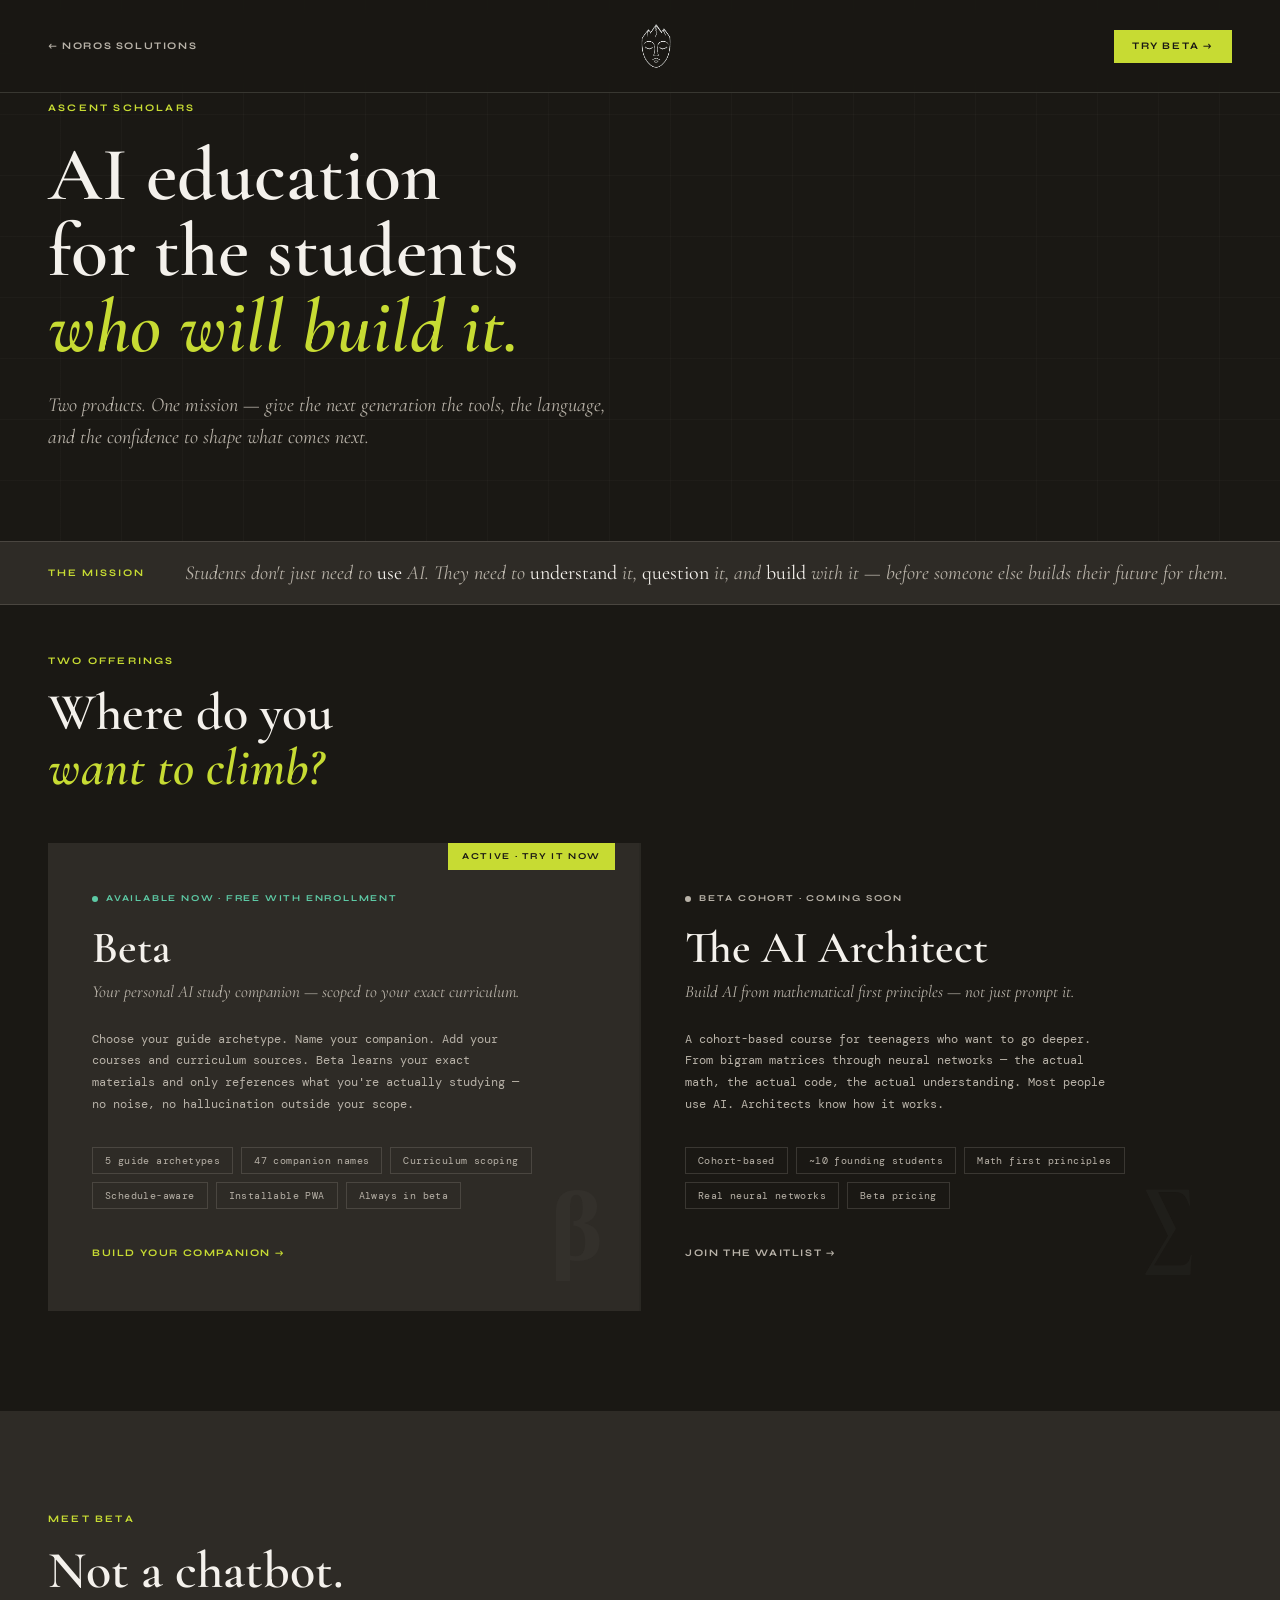
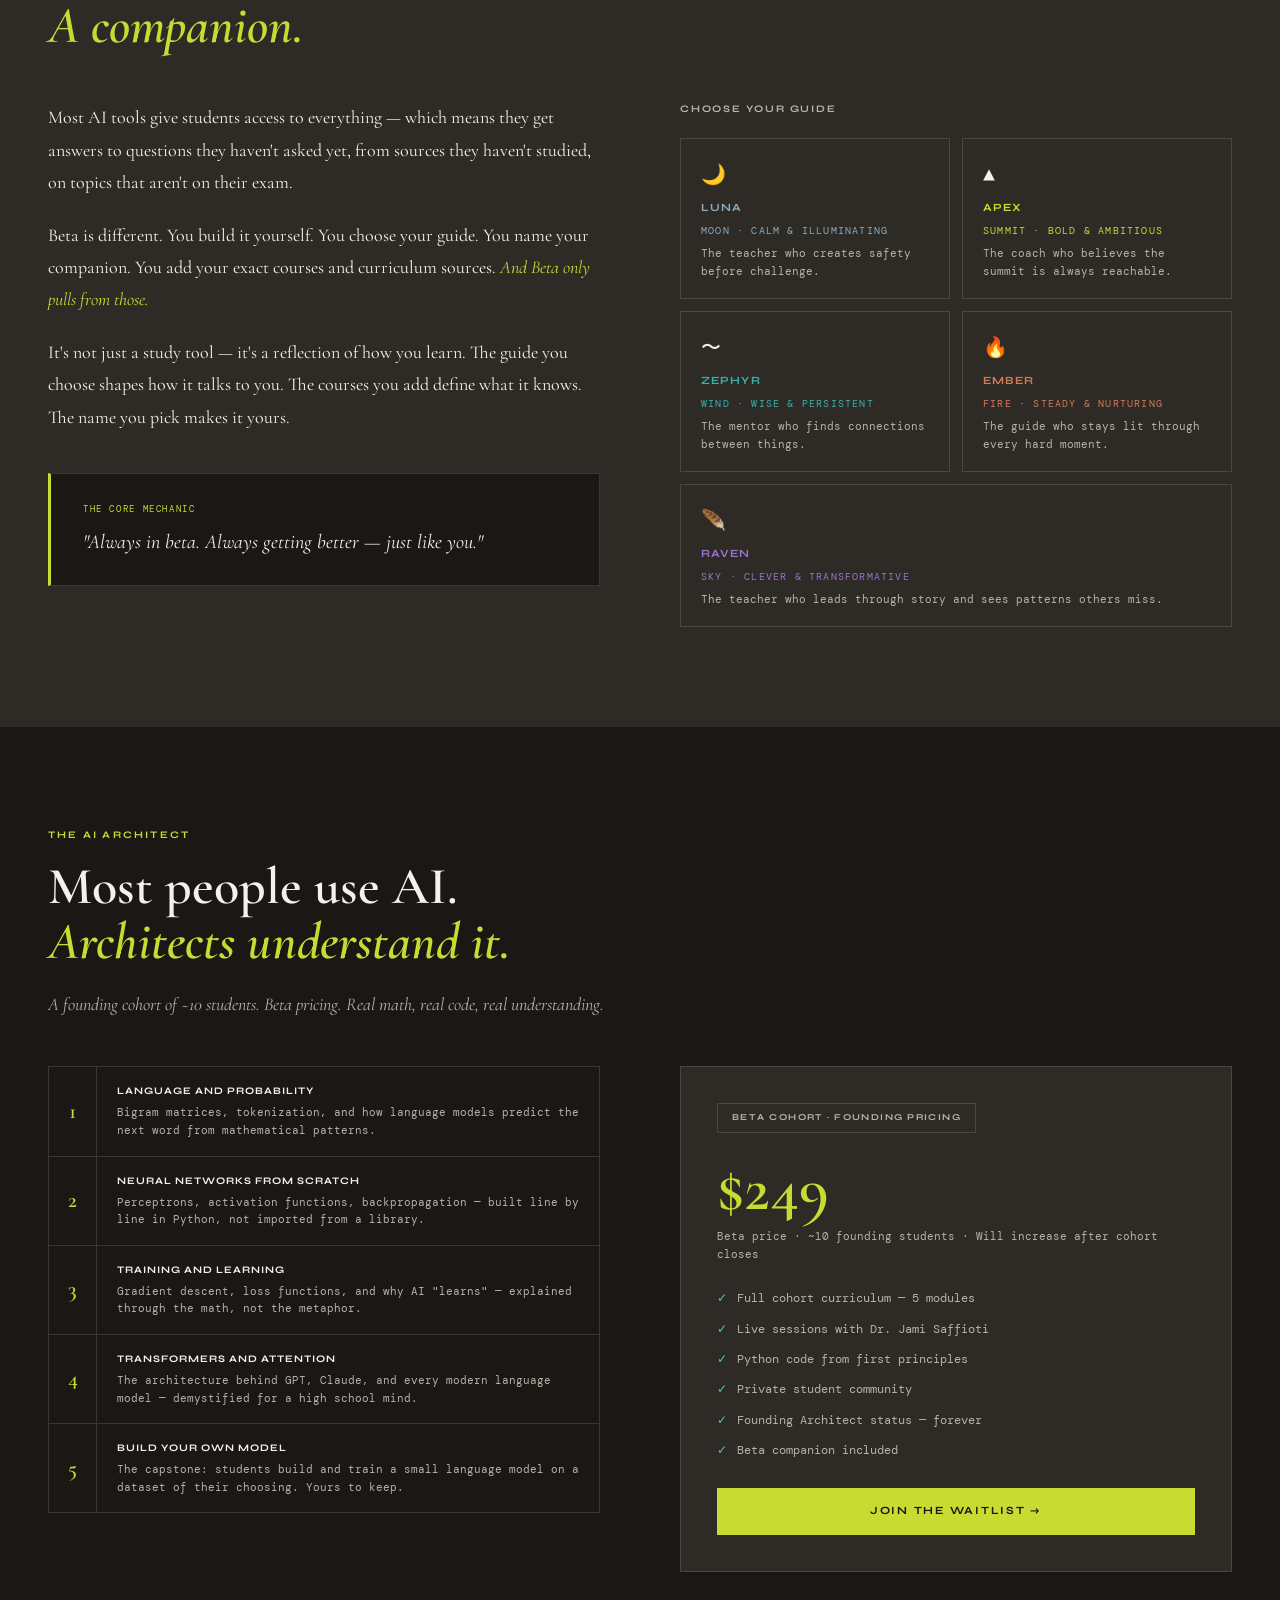
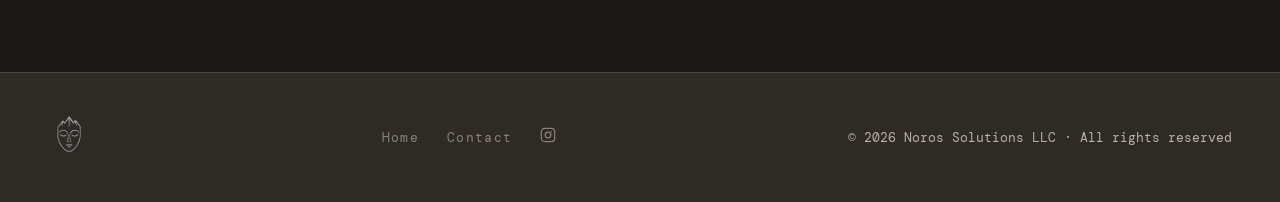
==== ascent-scholars.html @ 43e37bea "Unify header logo size via --logo-nav-height - Measured rendered logo on ascent-scholars and basecam" ====
<!DOCTYPE html>
<html lang="en">
<head>
<meta charset="UTF-8">
<meta name="viewport" content="width=device-width, initial-scale=1.0">
<meta name="description" content="Ascent Scholars — AI education for the next generation. Beta study companion and The AI Architect course. By Noros Solutions.">
<title>Ascent Scholars · Noros Solutions</title>
<link href="https://fonts.googleapis.com/css2?family=Cormorant+Garamond:ital,wght@0,400;0,600;1,400;1,600&family=DM+Mono:wght@400;500&family=Syne:wght@400;700;800&display=swap" rel="stylesheet">
<link rel="stylesheet" href="tokens.css">
<style>
  :root {
    --accent: var(--ascent-text); --accent-fill: var(--ascent-fill); --on-accent: var(--ascent-ink);
  }
  *, *::before, *::after { box-sizing: border-box; margin: 0; padding: 0; }
  html { scroll-behavior: smooth; }
  body { background: var(--bg); color: var(--text-primary); font-family: 'DM Mono', monospace; font-size: 13px; line-height: 1.7; overflow-x: hidden; }

  /* ── NAV ── */
  nav {
    position: fixed; top: 0; left: 0; right: 0; z-index: 100;
    display: flex; justify-content: space-between; align-items: center;
    padding: 20px 48px; background: rgba(26,24,20,0.92);
    backdrop-filter: blur(12px); border-bottom: var(--rule);
    transition: padding 0.3s;
  }
  nav.scrolled { padding: 14px 48px; }
  .nav-logo img { height: var(--logo-nav-height); width: auto; display: block; }
  .nav-back { font-family: 'Syne', sans-serif; font-size: 10px; font-weight: 700; letter-spacing: 0.16em; text-transform: uppercase; color: var(--text-secondary); text-decoration: none; display: flex; align-items: center; gap: 8px; transition: color 0.2s; }
  .nav-back:hover { color: var(--text-primary); }
  .nav-cta { font-family: 'Syne', sans-serif; font-size: 10px; font-weight: 700; letter-spacing: 0.16em; text-transform: uppercase; color: var(--on-accent); background: var(--accent-fill); padding: 8px 18px; text-decoration: none; transition: opacity 0.2s; }
  .nav-cta:hover { opacity: 0.85; }

  /* ── HERO ── */
  #hero {
    min-height: 60vh; display: flex; flex-direction: column;
    justify-content: flex-start; padding: 100px 48px 48px;
    position: relative; overflow: hidden;
  }
  .hero-texture {
    position: absolute; inset: 0; z-index: 1;
    background-image:
      repeating-linear-gradient(0deg, transparent, transparent 60px, rgba(184,178,168,0.03) 60px, rgba(184,178,168,0.03) 61px),
      repeating-linear-gradient(90deg, transparent, transparent 60px, rgba(184,178,168,0.03) 60px, rgba(184,178,168,0.03) 61px);
  }
  .hero-content { position: relative; z-index: 3; max-width: 820px; animation: fadeUp 1s ease both; }
  @keyframes fadeUp { from{opacity:0;transform:translateY(20px);} to{opacity:1;transform:translateY(0);} }
  .hero-eyebrow { font-family: 'Syne', sans-serif; font-size: 10px; font-weight: 700; letter-spacing: 0.22em; text-transform: uppercase; color: var(--accent); margin-bottom: 20px; animation: fadeUp 1s 0.1s ease both; }
  .hero-headline { font-family: 'Cormorant Garamond', serif; font-size: clamp(40px, 6.5vw, 76px); font-weight: 600; line-height: 1.0; color: var(--text-primary); margin-bottom: 24px; animation: fadeUp 1s 0.2s ease both; }
  .hero-headline em { font-style: italic; color: var(--accent); }
  .hero-sub { font-family: 'Cormorant Garamond', serif; font-size: clamp(16px, 2.2vw, 20px); font-style: italic; color: var(--text-secondary); max-width: 560px; line-height: 1.6; margin-bottom: 40px; animation: fadeUp 1s 0.3s ease both; }

  /* ── SECTIONS ── */
  .section { padding: 100px 48px; }
  .section-eyebrow { font-family: 'Syne', sans-serif; font-size: 10px; font-weight: 700; letter-spacing: 0.22em; text-transform: uppercase; color: var(--accent); margin-bottom: 16px; }
  .section-title { font-family: 'Cormorant Garamond', serif; font-size: clamp(32px, 4.5vw, 52px); font-weight: 600; line-height: 1.05; color: var(--text-primary); margin-bottom: 20px; }
  .section-title em { font-style: italic; color: var(--accent); }
  .section-sub { font-family: 'Cormorant Garamond', serif; font-size: 18px; font-style: italic; color: var(--text-secondary); line-height: 1.6; max-width: 560px; }

  /* ── TAGLINE BAR ── */
  .tagline-bar { background: var(--surface); border-top: var(--rule); border-bottom: var(--rule); padding: 16px 48px; display: flex; align-items: center; gap: 40px; flex-wrap: wrap; }
  .tagline-label { font-family: 'Syne', sans-serif; font-size: 10px; font-weight: 700; letter-spacing: 0.2em; text-transform: uppercase; color: var(--accent); white-space: nowrap; }
  .tagline-text { font-family: 'Cormorant Garamond', serif; font-size: 20px; font-style: italic; color: var(--text-secondary); line-height: 1.5; }
  .tagline-text strong { color: var(--text-primary); font-style: normal; font-weight: 400; }

  /* ── PRODUCTS ── */
  #products { background: var(--bg); padding-top: 48px; }
  .products-grid { display: grid; grid-template-columns: 1fr 1fr; gap: 2px; background: rgba(184,178,168,0.1); margin-top: 48px; }
  .product-card { background: var(--bg); padding: 48px 44px; position: relative; overflow: hidden; text-decoration: none; color: inherit; display: block; transition: background 0.3s; }
  .product-card:hover { background: var(--surface); }
  .product-card.featured { background: var(--surface); }
  .product-card.featured:hover { background: #363228; }
  .product-badge { font-family: 'Syne', sans-serif; font-size: 9px; font-weight: 700; letter-spacing: 0.2em; text-transform: uppercase; margin-bottom: 20px; display: flex; align-items: center; gap: 8px; }
  .badge-dot { width: 6px; height: 6px; border-radius: 50%; flex-shrink: 0; }
  .badge-dot.active { background: #5DCAA5; }
  .badge-dot.soon { background: var(--text-secondary); }
  .badge-active { color: #5DCAA5; }
  .badge-soon { color: var(--text-secondary); }
  .product-name { font-family: 'Cormorant Garamond', serif; font-size: clamp(32px, 3.5vw, 48px); font-weight: 600; line-height: 1.0; color: var(--text-primary); margin-bottom: 8px; }
  .product-tagline { font-family: 'Cormorant Garamond', serif; font-style: italic; font-size: 17px; color: var(--text-secondary); margin-bottom: 24px; line-height: 1.5; }
  .product-desc { font-size: 12px; color: var(--text-secondary); line-height: 1.8; max-width: 440px; margin-bottom: 32px; }
  .product-features { display: flex; flex-wrap: wrap; gap: 8px; margin-bottom: 32px; }
  .product-feature { font-size: 10px; color: var(--text-secondary); border: 1px solid rgba(184,178,168,0.2); padding: 4px 12px; letter-spacing: 0.04em; }
  .product-link { font-family: 'Syne', sans-serif; font-size: 10px; font-weight: 700; letter-spacing: 0.16em; text-transform: uppercase; color: var(--accent); text-decoration: none; display: inline-flex; align-items: center; gap: 8px; transition: gap 0.2s; }
  .product-card:hover .product-link { gap: 14px; }
  .product-corner-num { position: absolute; bottom: 32px; right: 36px; font-family: 'Cormorant Garamond', serif; font-size: 100px; font-weight: 600; color: rgba(184,178,168,0.04); line-height: 1; pointer-events: none; }
  .featured-flag { position: absolute; top: 0; right: 24px; background: var(--accent-fill); color: var(--on-accent); font-family: 'Syne', sans-serif; font-size: 9px; font-weight: 700; letter-spacing: 0.18em; text-transform: uppercase; padding: 6px 14px; }

  /* ── BETA SECTION ── */
  #beta { background: var(--surface); }
  .beta-grid { display: grid; grid-template-columns: 1fr 1fr; gap: 80px; align-items: start; margin-top: 48px; }
  .beta-story { font-family: 'Cormorant Garamond', serif; font-size: 18px; line-height: 1.8; color: var(--text-primary); }
  .beta-story p { margin-bottom: 20px; }
  .beta-story em { font-style: italic; color: var(--accent); }
  .guides-grid { display: grid; grid-template-columns: 1fr 1fr; gap: 12px; }
  .guide-card { border: var(--rule); padding: 18px 20px; }
  .guide-icon { font-size: 20px; margin-bottom: 8px; }
  .guide-name { font-family: 'Syne', sans-serif; font-size: 11px; font-weight: 700; letter-spacing: 0.1em; text-transform: uppercase; margin-bottom: 4px; }
  .guide-element { font-size: 10px; letter-spacing: 0.12em; text-transform: uppercase; margin-bottom: 6px; }
  .guide-desc { font-size: 11px; color: var(--text-secondary); line-height: 1.6; }
  .guide-card.g-luna .guide-name { color: #8aacc2; }
  .guide-card.g-luna .guide-element { color: #8aacc2; }
  .guide-card.g-apex .guide-name { color: var(--accent); }
  .guide-card.g-apex .guide-element { color: var(--accent); }
  .guide-card.g-zephyr .guide-name { color: #38b2ac; }
  .guide-card.g-zephyr .guide-element { color: #38b2ac; }
  .guide-card.g-ember .guide-name { color: #d4795a; }
  .guide-card.g-ember .guide-element { color: #d4795a; }
  .guide-card.g-raven .guide-name { color: #9b72cf; }
  .guide-card.g-raven .guide-element { color: #9b72cf; }
  .guide-card.g-full { grid-column: 1 / -1; }

  /* ── ALWAYS BETA ── */
  .always-beta-block { background: var(--bg); border: var(--rule); border-left: 3px solid var(--accent-fill); padding: 28px 32px; margin-top: 40px; }
  .always-beta-label { font-size: 9px; letter-spacing: 0.18em; text-transform: uppercase; color: var(--accent); margin-bottom: 10px; }
  .always-beta-text { font-family: 'Cormorant Garamond', serif; font-size: 20px; font-style: italic; color: var(--text-primary); line-height: 1.5; }

  /* ── AI ARCHITECT ── */
  #architect { background: var(--bg); }
  .architect-grid { display: grid; grid-template-columns: 1fr 1fr; gap: 80px; align-items: start; margin-top: 48px; }
  .curriculum-list { border: var(--rule); }
  .curriculum-row { display: grid; grid-template-columns: 48px 1fr; border-bottom: var(--rule); }
  .curriculum-row:last-child { border-bottom: none; }
  .curriculum-num { border-right: var(--rule); display: flex; align-items: center; justify-content: center; font-family: 'Cormorant Garamond', serif; font-size: 22px; font-weight: 600; color: var(--accent); padding: 16px 0; }
  .curriculum-content { padding: 16px 20px; }
  .curriculum-title { font-family: 'Syne', sans-serif; font-size: 10px; font-weight: 700; letter-spacing: 0.1em; text-transform: uppercase; color: var(--text-primary); margin-bottom: 4px; }
  .curriculum-desc { font-size: 11px; color: var(--text-secondary); line-height: 1.6; }
  .price-block { background: var(--surface); border: var(--rule); padding: 36px; margin-top: 0; }
  .price-main { font-family: 'Cormorant Garamond', serif; font-size: 64px; font-weight: 600; color: var(--accent); line-height: 1; margin-bottom: 6px; }
  .price-note { font-size: 11px; color: var(--text-secondary); margin-bottom: 24px; }
  .price-features { margin-bottom: 28px; }
  .price-feature { display: flex; gap: 10px; margin-bottom: 10px; font-size: 12px; color: var(--text-secondary); }
  .price-check { color: #5DCAA5; flex-shrink: 0; }
  .btn-primary { display: block; font-family: 'Syne', sans-serif; font-size: 11px; font-weight: 700; letter-spacing: 0.16em; text-transform: uppercase; background: var(--accent-fill); color: var(--on-accent); padding: 14px 28px; text-decoration: none; text-align: center; transition: opacity 0.2s; border: none; cursor: pointer; width: 100%; }
  .btn-primary:hover { opacity: 0.85; }
  .coming-soon-badge { display: inline-block; font-family: 'Syne', sans-serif; font-size: 9px; font-weight: 700; letter-spacing: 0.16em; text-transform: uppercase; color: var(--text-secondary); border: var(--rule); padding: 6px 14px; margin-bottom: 24px; }

  /* ── REVEAL ── */
  .reveal { opacity: 0; transform: translateY(20px); transition: opacity 0.7s ease, transform 0.7s ease; }
  .reveal.visible { opacity: 1; transform: translateY(0); }
  .reveal-delay-1 { transition-delay: 0.1s; }
  .reveal-delay-2 { transition-delay: 0.2s; }

  /* ── FOOTER ── */
  footer { background: var(--surface); padding: 40px 48px; display: flex; justify-content: space-between; align-items: center; border-top: var(--rule); flex-wrap: wrap; gap: 20px; }
  .footer-logo img { height: 42px; width: auto; }
  .footer-links { display: flex; gap: 28px; list-style: none; flex-wrap: wrap; }
  .footer-links a { font-size: 13px; letter-spacing: 0.1em; color: var(--text-muted); text-decoration: none; transition: color 0.2s; }
  .footer-links a:hover { color: var(--text-secondary); }
  .footer-copy { font-size: 13px; color: var(--text-secondary); }

  @media (max-width: 768px) {
    .nav-links { display: none; }
    .nav-links.open {
      display: flex !important;
      flex-direction: column;
      position: fixed;
      inset: 0;
      background: #1a1814;
      padding: 80px 24px 40px;
      gap: 0;
      z-index: 98;
      overflow-y: auto;
    }
    .nav-links.open li { display: block; border-bottom: 1px solid rgba(184,178,168,0.15); }
    .nav-links.open a { display: block !important; padding: 18px 0; font-size: 15px !important; color: #f4f1ec !important; letter-spacing: 0.08em; }
    .nav-links.open .nav-cta { margin-top: 20px; text-align: center; display: block !important; padding: 16px !important; }
    .nav-menu-btn { display: flex; }
    nav { padding: 16px 24px; }
    #hero { padding: 120px 24px 32px !important; min-height: auto !important; justify-content: flex-start; }
    .section { padding: 72px 24px; }
    .tagline-bar { padding: 20px 24px; gap: 12px; }
    .products-grid, .beta-grid, .architect-grid { grid-template-columns: 1fr; }
    .guides-grid { grid-template-columns: 1fr; }
    footer { flex-direction: column; align-items: flex-start; padding: 32px 24px; }
  }
  @media (min-width: 769px) { .nav-close { display: none !important; } }
  .nav-close { display: none; position: fixed; top: 20px; right: 24px; z-index: 99; background: none; border: none; color: #f4f1ec; font-size: 28px; cursor: pointer; line-height: 1; padding: 4px 8px; }
  .nav-close.visible { display: block; }
  @media (max-width: 768px) { .nav-links.open li { display: block; border-bottom: 1px solid rgba(184,178,168,0.15); } .nav-links.open a { display: block; padding: 18px 0; font-size: 15px !important; color: #f4f1ec !important; } }
  @media (max-width: 768px) {
    .nav-links.open li { border-bottom: 1px solid rgba(184,178,168,0.15); }
    .nav-links.open a { display: block; padding: 18px 0; font-size: 15px !important; letter-spacing: 0.1em; color: #f4f1ec !important; }
    .nav-links.open .nav-cta { margin-top: 20px; text-align: center; display: block; padding: 16px !important; }
  }
</style>
</head>
<body>

<nav id="navbar">
  <a href="index.html" class="nav-back">← Noros Solutions</a>
  <a href="index.html" class="nav-logo">
    <img src="/images/noros-logo-white.png" alt="Noros Solutions">
  </a>
  <a href="beta.html" class="nav-cta">Try Beta →</a>
</nav>

<!-- HERO -->
<section id="hero">
  <div class="hero-texture"></div>
  <div class="hero-content">
    <div class="hero-eyebrow">Ascent Scholars</div>
    <h1 class="hero-headline">
      AI education<br>for the students<br><em>who will build it.</em>
    </h1>
    <p class="hero-sub">Two products. One mission — give the next generation the tools, the language, and the confidence to shape what comes next.</p>
  </div>
</section>

<!-- TAGLINE BAR -->
<div class="tagline-bar">
  <div class="tagline-label">The mission</div>
  <div class="tagline-text">Students don't just need to <strong>use</strong> AI. They need to <strong>understand</strong> it, <strong>question</strong> it, and <strong>build</strong> with it — before someone else builds their future for them.</div>
</div>

<!-- PRODUCTS -->
<section id="products" class="section">
  <div class="section-eyebrow">Two offerings</div>
  <h2 class="section-title">Where do you<br><em>want to climb?</em></h2>

  <div class="products-grid">

    <!-- BETA -->
    <a href="beta.html" class="product-card featured reveal">
      <div class="featured-flag">Active · Try it now</div>
      <div class="product-badge">
        <span class="badge-dot active"></span>
        <span class="badge-active">Available now · Free with enrollment</span>
      </div>
      <div class="product-name">Beta</div>
      <div class="product-tagline">Your personal AI study companion — scoped to your exact curriculum.</div>
      <p class="product-desc">Choose your guide archetype. Name your companion. Add your courses and curriculum sources. Beta learns your exact materials and only references what you're actually studying — no noise, no hallucination outside your scope.</p>
      <div class="product-features">
        <span class="product-feature">5 guide archetypes</span>
        <span class="product-feature">47 companion names</span>
        <span class="product-feature">Curriculum scoping</span>
        <span class="product-feature">Schedule-aware</span>
        <span class="product-feature">Installable PWA</span>
        <span class="product-feature">Always in beta</span>
      </div>
      <span class="product-link">Build your companion →</span>
      <div class="product-corner-num">β</div>
    </a>

    <!-- AI ARCHITECT -->
    <div class="product-card reveal reveal-delay-1">
      <div class="product-badge">
        <span class="badge-dot soon"></span>
        <span class="badge-soon">Beta cohort · Coming soon</span>
      </div>
      <div class="product-name">The AI Architect</div>
      <div class="product-tagline">Build AI from mathematical first principles — not just prompt it.</div>
      <p class="product-desc">A cohort-based course for teenagers who want to go deeper. From bigram matrices through neural networks — the actual math, the actual code, the actual understanding. Most people use AI. Architects know how it works.</p>
      <div class="product-features">
        <span class="product-feature">Cohort-based</span>
        <span class="product-feature">~10 founding students</span>
        <span class="product-feature">Math first principles</span>
        <span class="product-feature">Real neural networks</span>
        <span class="product-feature">Beta pricing</span>
      </div>
      <span class="product-link" style="color:var(--text-secondary);">Join the waitlist →</span>
      <div class="product-corner-num">∑</div>
    </div>

  </div>
</section>

<!-- BETA DEEP DIVE -->
<section id="beta" class="section">
  <div class="section-inner">
    <div class="reveal">
      <div class="section-eyebrow">Meet Beta</div>
      <h2 class="section-title">Not a chatbot.<br><em>A companion.</em></h2>
    </div>
    <div class="beta-grid">
      <div class="reveal reveal-delay-1">
        <div class="beta-story">
          <p>Most AI tools give students access to everything — which means they get answers to questions they haven't asked yet, from sources they haven't studied, on topics that aren't on their exam.</p>
          <p>Beta is different. You build it yourself. You choose your guide. You name your companion. You add your exact courses and curriculum sources. <em>And Beta only pulls from those.</em></p>
          <p>It's not just a study tool — it's a reflection of how you learn. The guide you choose shapes how it talks to you. The courses you add define what it knows. The name you pick makes it yours.</p>
        </div>
        <div class="always-beta-block">
          <div class="always-beta-label">The core mechanic</div>
          <div class="always-beta-text">"Always in beta. Always getting better — just like you."</div>
        </div>
      </div>

      <div class="reveal reveal-delay-2">
        <p style="font-family:'Syne',sans-serif; font-size:10px; font-weight:700; letter-spacing:0.18em; text-transform:uppercase; color:var(--text-secondary); margin-bottom:20px;">Choose your guide</p>
        <div class="guides-grid">
          <div class="guide-card g-luna">
            <div class="guide-icon">🌙</div>
            <div class="guide-name">Luna</div>
            <div class="guide-element">Moon · Calm &amp; illuminating</div>
            <div class="guide-desc">The teacher who creates safety before challenge.</div>
          </div>
          <div class="guide-card g-apex">
            <div class="guide-icon">▲</div>
            <div class="guide-name">Apex</div>
            <div class="guide-element">Summit · Bold &amp; ambitious</div>
            <div class="guide-desc">The coach who believes the summit is always reachable.</div>
          </div>
          <div class="guide-card g-zephyr">
            <div class="guide-icon">〜</div>
            <div class="guide-name">Zephyr</div>
            <div class="guide-element">Wind · Wise &amp; persistent</div>
            <div class="guide-desc">The mentor who finds connections between things.</div>
          </div>
          <div class="guide-card g-ember">
            <div class="guide-icon">🔥</div>
            <div class="guide-name">Ember</div>
            <div class="guide-element">Fire · Steady &amp; nurturing</div>
            <div class="guide-desc">The guide who stays lit through every hard moment.</div>
          </div>
          <div class="guide-card g-raven g-full">
            <div class="guide-icon">🪶</div>
            <div class="guide-name">Raven</div>
            <div class="guide-element">Sky · Clever &amp; transformative</div>
            <div class="guide-desc">The teacher who leads through story and sees patterns others miss.</div>
          </div>
        </div>
      </div>
    </div>
  </div>
</section>

<!-- AI ARCHITECT -->
<section id="architect" class="section">
  <div class="reveal">
    <div class="section-eyebrow">The AI Architect</div>
    <h2 class="section-title">Most people use AI.<br><em>Architects understand it.</em></h2>
    <p class="section-sub" style="margin-bottom:0;">A founding cohort of ~10 students. Beta pricing. Real math, real code, real understanding.</p>
  </div>
  <div class="architect-grid" style="margin-top:48px;">
    <div class="reveal reveal-delay-1">
      <div class="curriculum-list">
        <div class="curriculum-row">
          <div class="curriculum-num">1</div>
          <div class="curriculum-content">
            <div class="curriculum-title">Language and probability</div>
            <div class="curriculum-desc">Bigram matrices, tokenization, and how language models predict the next word from mathematical patterns.</div>
          </div>
        </div>
        <div class="curriculum-row">
          <div class="curriculum-num">2</div>
          <div class="curriculum-content">
            <div class="curriculum-title">Neural networks from scratch</div>
            <div class="curriculum-desc">Perceptrons, activation functions, backpropagation — built line by line in Python, not imported from a library.</div>
          </div>
        </div>
        <div class="curriculum-row">
          <div class="curriculum-num">3</div>
          <div class="curriculum-content">
            <div class="curriculum-title">Training and learning</div>
            <div class="curriculum-desc">Gradient descent, loss functions, and why AI "learns" — explained through the math, not the metaphor.</div>
          </div>
        </div>
        <div class="curriculum-row">
          <div class="curriculum-num">4</div>
          <div class="curriculum-content">
            <div class="curriculum-title">Transformers and attention</div>
            <div class="curriculum-desc">The architecture behind GPT, Claude, and every modern language model — demystified for a high school mind.</div>
          </div>
        </div>
        <div class="curriculum-row">
          <div class="curriculum-num">5</div>
          <div class="curriculum-content">
            <div class="curriculum-title">Build your own model</div>
            <div class="curriculum-desc">The capstone: students build and train a small language model on a dataset of their choosing. Yours to keep.</div>
          </div>
        </div>
      </div>
    </div>

    <div class="reveal reveal-delay-2">
      <div class="price-block">
        <div class="coming-soon-badge">Beta cohort · Founding pricing</div>
        <div class="price-main">$249</div>
        <div class="price-note">Beta price · ~10 founding students · Will increase after cohort closes</div>
        <div class="price-features">
          <div class="price-feature"><span class="price-check">✓</span>Full cohort curriculum — 5 modules</div>
          <div class="price-feature"><span class="price-check">✓</span>Live sessions with Dr. Jami Saffioti</div>
          <div class="price-feature"><span class="price-check">✓</span>Python code from first principles</div>
          <div class="price-feature"><span class="price-check">✓</span>Private student community</div>
          <div class="price-feature"><span class="price-check">✓</span>Founding Architect status — forever</div>
          <div class="price-feature"><span class="price-check">✓</span>Beta companion included</div>
        </div>
        <a href="mailto:hello@noros.life?subject=AI Architect Waitlist" class="btn-primary">Join the waitlist →</a>
      </div>
    </div>
  </div>
</section>

<!-- FOOTER -->
<footer>
  <a href="index.html" class="footer-logo">
    <img src="/images/noros-logo-white.png" alt="Noros Solutions">
  </a>
  <ul class="footer-links">
    <li><a href="index.html">Home</a></li>
    <li><a href="mailto:hello@noros.life">Contact</a></li>
    <li>
      <a href="https://instagram.com/noros.life" target="_blank" rel="noopener" aria-label="Noros Solutions on Instagram" style="display:flex; align-items:center;">
        <svg width="16" height="16" viewBox="0 0 24 24" fill="none" xmlns="http://www.w3.org/2000/svg">
          <rect x="2" y="2" width="20" height="20" rx="5" stroke="currentColor" stroke-width="1.8"/>
          <circle cx="12" cy="12" r="4.2" stroke="currentColor" stroke-width="1.8"/>
          <circle cx="17.3" cy="6.7" r="1.1" fill="currentColor"/>
        </svg>
      </a>
    </li>
  </ul>
  <div class="footer-copy">© 2026 Noros Solutions LLC · All rights reserved</div>
</footer>

<script>
  const navbar = document.getElementById('navbar');
  window.addEventListener('scroll', () => { navbar.classList.toggle('scrolled', window.scrollY > 40); });
  const reveals = document.querySelectorAll('.reveal');
  const observer = new IntersectionObserver((entries) => {
    entries.forEach(entry => { if (entry.isIntersecting) { entry.target.classList.add('visible'); observer.unobserve(entry.target); } });
  }, { threshold: 0.08 });
  reveals.forEach(el => observer.observe(el));

  // Mobile menu
  const menuBtn = document.getElementById('menu-btn');
  const navLinks = document.getElementById('nav-links');
  menuBtn.addEventListener('click', () => {
    if (navLinks.classList.contains('open')) {
      navLinks.classList.remove('open');
      document.body.style.overflow = '';
    } else {
      navLinks.classList.add('open');
      document.body.style.overflow = 'hidden';
    }
  });
  navLinks.querySelectorAll('a').forEach(link => {
    link.addEventListener('click', () => {
      navLinks.classList.remove('open');
      document.body.style.overflow = '';
    });
  });
</script>
</body>
</html>
---- tokens.css ----
/* Noros design tokens — shared by the six main pages (beta.html is separate).

   TODO(theme): the pages still contain ~70 hard-coded hex and ~130 rgba()
   colour values that bypass these tokens, so redefining layer 2 does NOT yet
   re-theme the site. Migrate those to semantic tokens before shipping a
   light theme.

   Rules:
   - Page styles reference layer 2 (semantic) only, never layer 1 (palette).
   - Page-local tokens (e.g. --oatmeal, --ridge-1/2/3, the --accent aliases)
     live in each page's own :root block, after this file is linked.
*/

/* ── Layer 1 · palette: raw colours, named once ── */
:root {
  --stone: #1a1814;
  --ash:   #2e2b26;
  --bark:  #8a8278;
  --mist:  #b8b2a8;
  --snow:  #f4f1ec;
  --cream: #faf8f4;

  --ember: #c4603a;
  --pine:  #3d5a3e;
  --sky:   #7ba3c0;
  --clay:  #b68877;

  --lime:       #C7DB33;
  --indigo:     #3A56D4;
  --periwinkle: #8B9CF2;
  --navy:       #2A3A8C;
  --lavender:   #8189E8;
  --coral:      #F2825F;

  --line: rgba(184,178,168,0.2);
}

/* ── Layer 2 · semantic: dark theme (default) ── */
:root {
  --bg:             var(--stone);  /* page and section backgrounds */
  --surface:        var(--ash);    /* cards, bands, form containers */
  --text-primary:   var(--snow);   /* headings, body copy */
  --text-secondary: var(--mist);   /* descriptions, lesson lists, labels */
  --text-muted:     var(--bark);   /* notes, placeholders, indicator dots */
  --border:         var(--line);
  --rule:           1px solid var(--border);
  --positive:       var(--pine);   /* "after" / yes states */
  --negative:       var(--ember);  /* "before" / no states */

  /* Track roles: -fill = backgrounds and borders, -text = text on --bg,
     -ink = text on -fill */
  --ridge-fill:  var(--indigo); --ridge-text:  var(--periwinkle); --ridge-ink:  var(--snow);
  --ascent-fill: var(--lime);   --ascent-text: var(--lime);       --ascent-ink: var(--stone);
  --summit-fill: var(--navy);   --summit-text: var(--lavender);   --summit-ink: var(--snow);
  --brand-fill:  var(--coral);  --brand-text:  var(--coral);      --brand-ink:  var(--stone);

  /* Page accent. Defaults to the brand; single-track pages re-point these
     at their track in their own :root. Themes should redefine the track
     roles above, not these aliases. */
  --accent:      var(--brand-text);
  --accent-fill: var(--brand-fill);
  --on-accent:   var(--brand-ink);
}

/* ── Sizing: theme-independent ── */
:root {
  --logo-nav-height: 52px;  /* centred header logo on the programme pages */
}

/* ── Light theme seam: a second block redefining layer 2 only ──
:root[data-theme="light"] {
  --bg: var(--cream);
  ...
}
*/
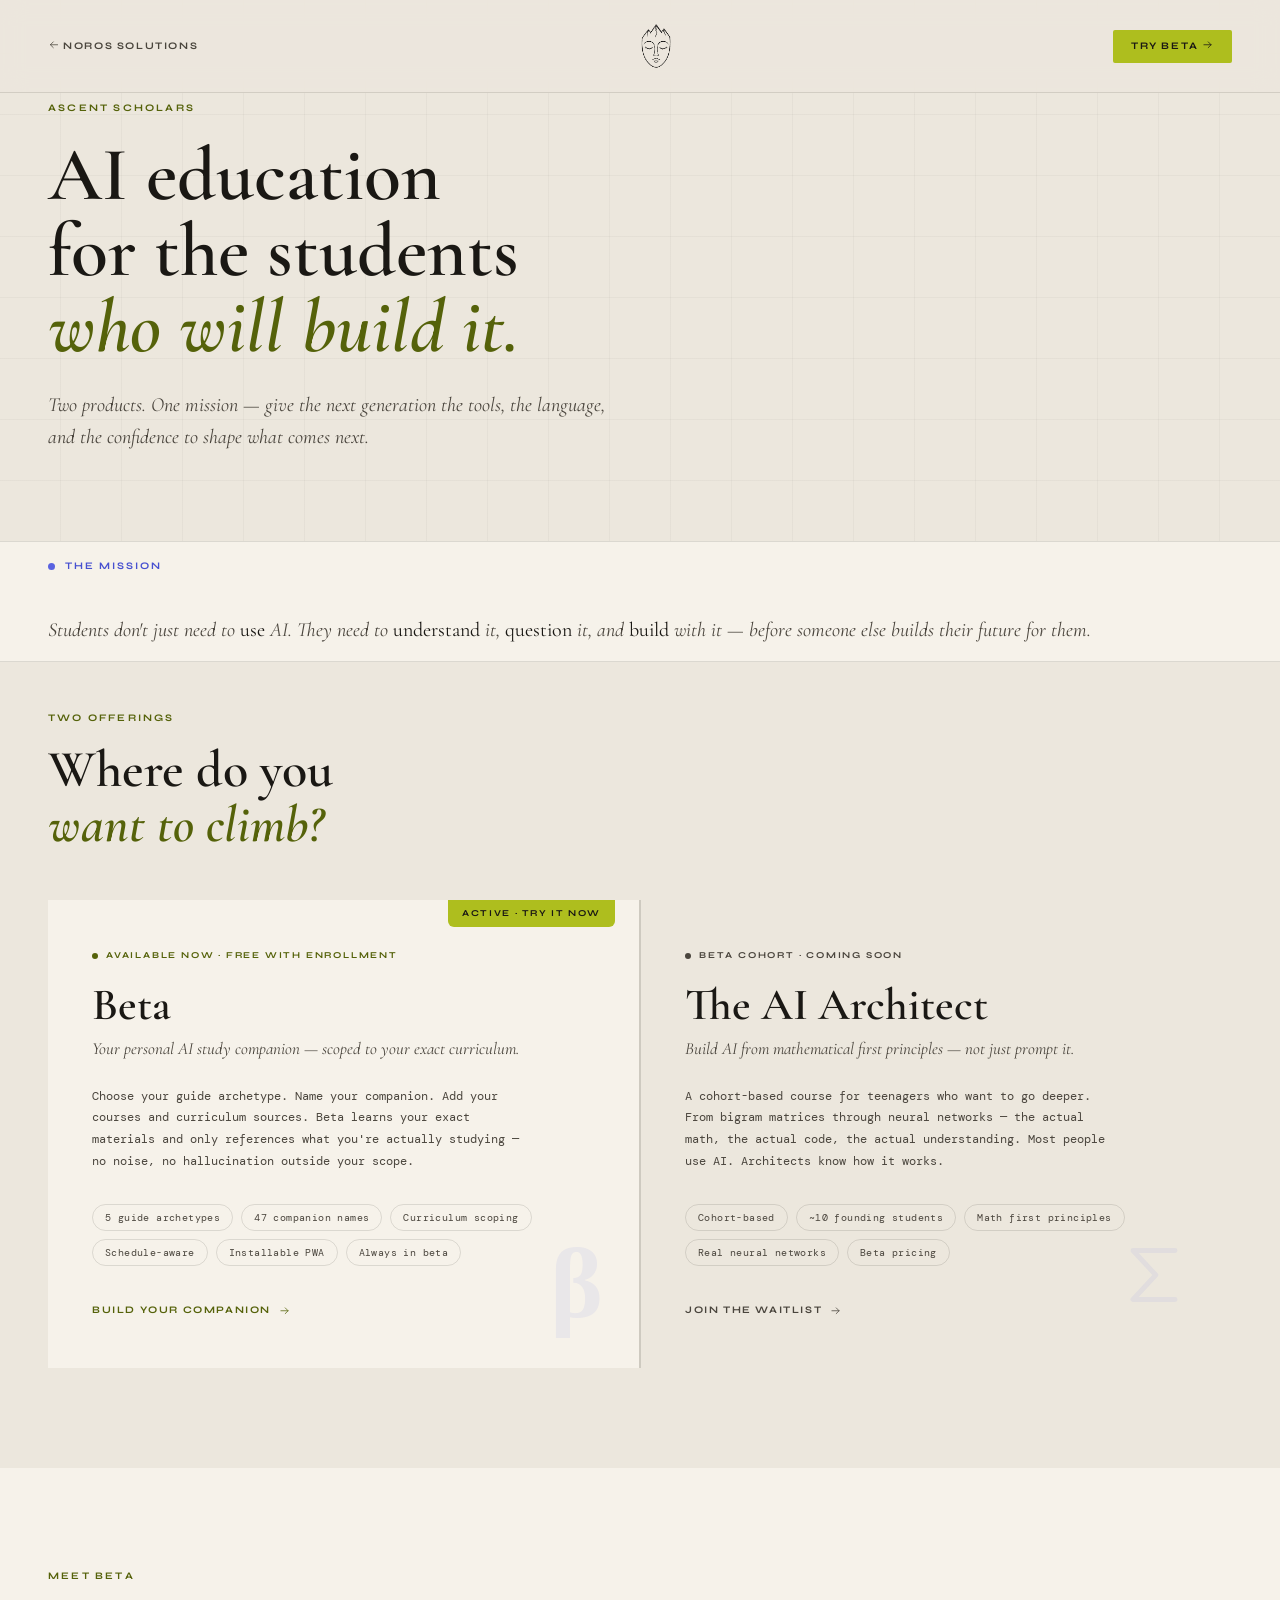
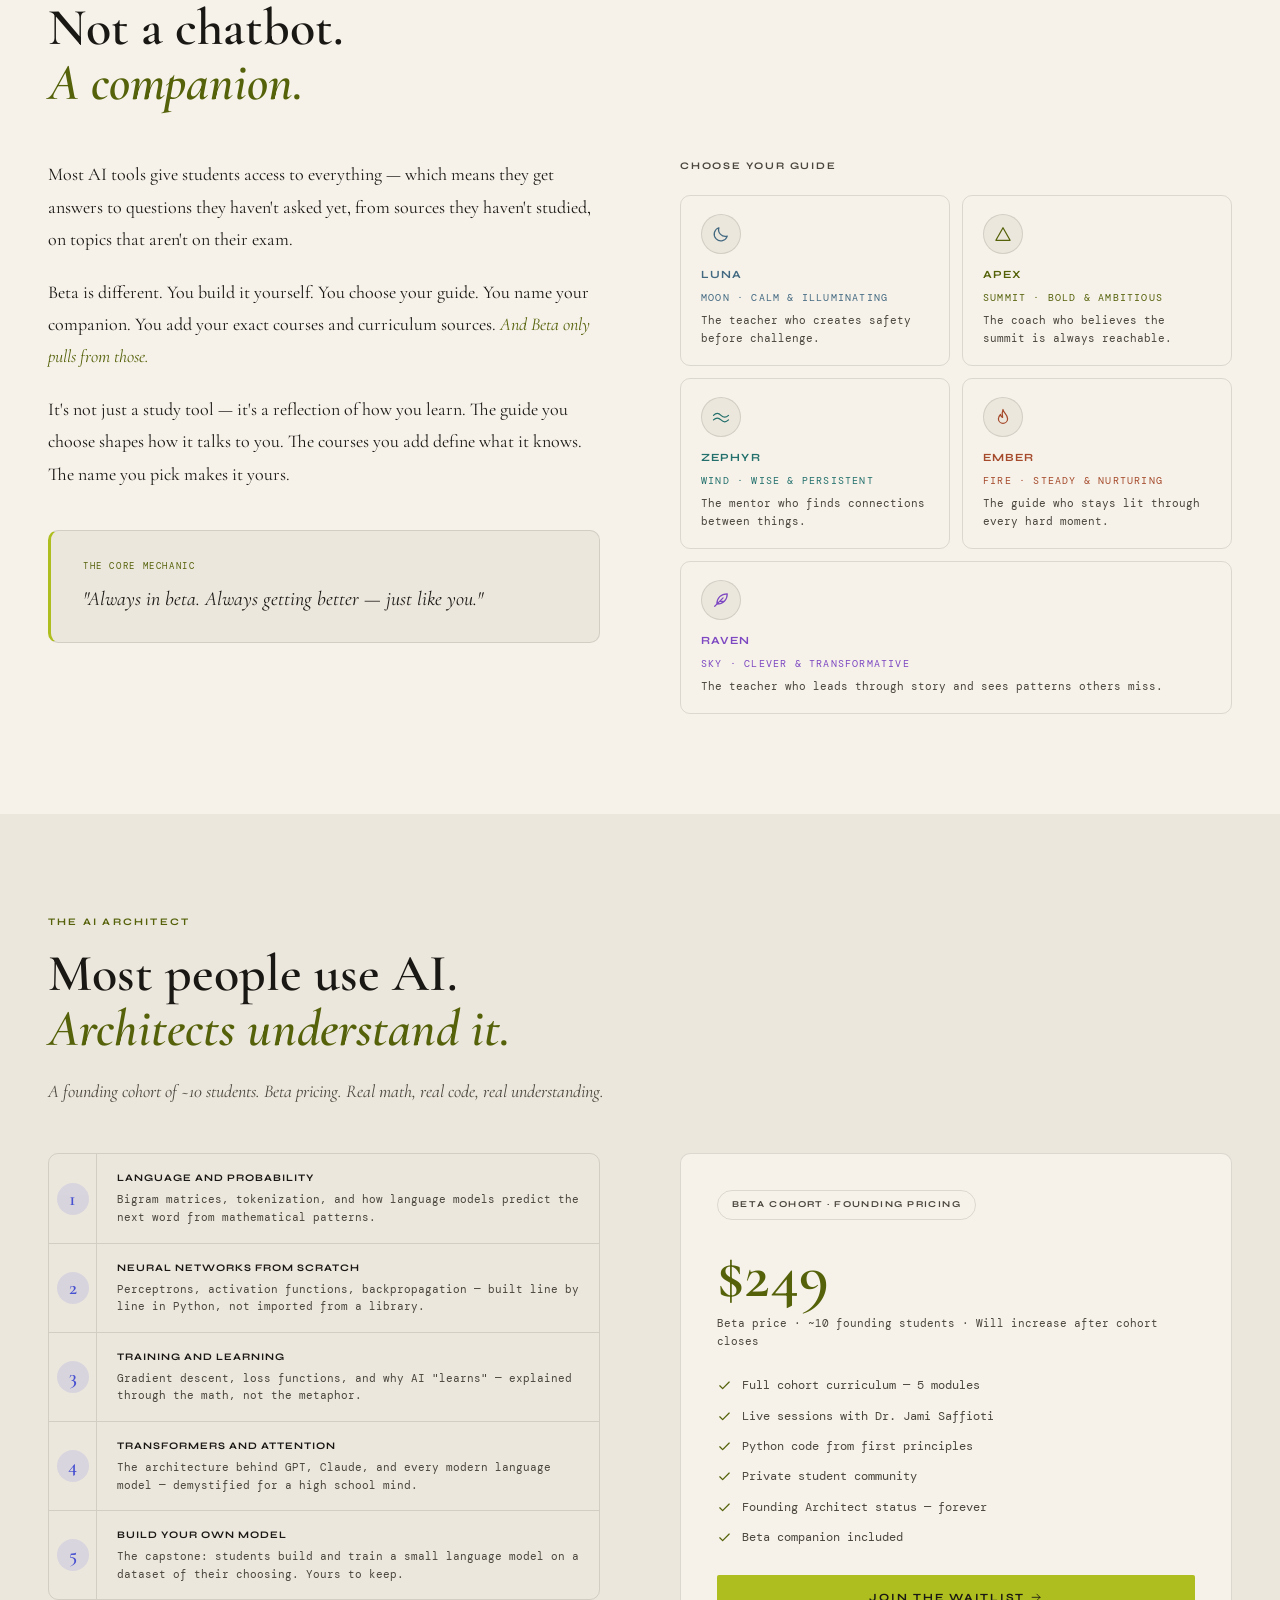
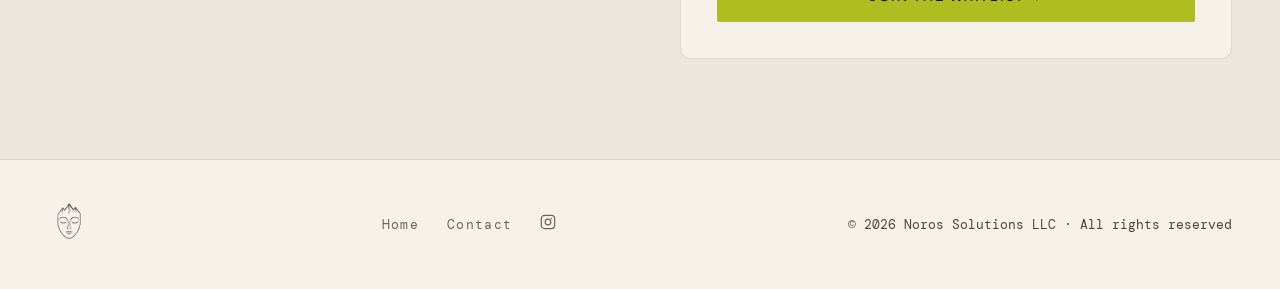
==== commit 1ca728f4: "Light theme: Periwinkle + Chartreuse on oatmeal - tokens.css: opt-in light theme (data-theme="light"" ====
--- a/ascent-scholars.html
+++ b/ascent-scholars.html
@@ -1,5 +1,5 @@
 <!DOCTYPE html>
-<html lang="en">
+<html lang="en" data-theme="light">
 <head>
 <meta charset="UTF-8">
 <meta name="viewport" content="width=device-width, initial-scale=1.0">
@@ -10,6 +10,13 @@
 <style>
   :root {
     --accent: var(--ascent-text); --accent-fill: var(--ascent-fill); --on-accent: var(--ascent-ink);
+    /* Guide archetype colours (page-local categorical palette). Darkened from the
+       dark-theme originals (same hues, lower lightness) so they clear 4.5:1
+       as small text on both --bg (oat) and --surface (oat-light). */
+    --cat-luna:   #436981;
+    --cat-zephyr: #23706C;
+    --cat-ember:  #A54A2B;
+    --cat-raven:  #7D48C1;
   }
   *, *::before, *::after { box-sizing: border-box; margin: 0; padding: 0; }
   html { scroll-behavior: smooth; }
@@ -19,7 +26,7 @@
   nav {
     position: fixed; top: 0; left: 0; right: 0; z-index: 100;
     display: flex; justify-content: space-between; align-items: center;
-    padding: 20px 48px; background: rgba(26,24,20,0.92);
+    padding: 20px 48px; background: var(--nav-bg);
     backdrop-filter: blur(12px); border-bottom: var(--rule);
     transition: padding 0.3s;
   }
@@ -27,7 +34,8 @@
   .nav-logo img { height: var(--logo-nav-height); width: auto; display: block; }
   .nav-back { font-family: 'Syne', sans-serif; font-size: 10px; font-weight: 700; letter-spacing: 0.16em; text-transform: uppercase; color: var(--text-secondary); text-decoration: none; display: flex; align-items: center; gap: 8px; transition: color 0.2s; }
   .nav-back:hover { color: var(--text-primary); }
-  .nav-cta { font-family: 'Syne', sans-serif; font-size: 10px; font-weight: 700; letter-spacing: 0.16em; text-transform: uppercase; color: var(--on-accent); background: var(--accent-fill); padding: 8px 18px; text-decoration: none; transition: opacity 0.2s; }
+  @media (max-width: 480px) { .nav-back-rest { display: none; } .nav-back { white-space: nowrap; } }
+  .nav-cta { font-family: 'Syne', sans-serif; font-size: 10px; font-weight: 700; letter-spacing: 0.16em; text-transform: uppercase; color: var(--on-accent); background: var(--accent-fill); padding: 8px 18px; border-radius: 2px; text-decoration: none; transition: opacity 0.2s; }
   .nav-cta:hover { opacity: 0.85; }
 
   /* ── HERO ── */
@@ -39,8 +47,8 @@
   .hero-texture {
     position: absolute; inset: 0; z-index: 1;
     background-image:
-      repeating-linear-gradient(0deg, transparent, transparent 60px, rgba(184,178,168,0.03) 60px, rgba(184,178,168,0.03) 61px),
-      repeating-linear-gradient(90deg, transparent, transparent 60px, rgba(184,178,168,0.03) 60px, rgba(184,178,168,0.03) 61px);
+      repeating-linear-gradient(0deg, transparent, transparent 60px, var(--texture-line) 60px, var(--texture-line) 61px),
+      repeating-linear-gradient(90deg, transparent, transparent 60px, var(--texture-line) 60px, var(--texture-line) 61px);
   }
   .hero-content { position: relative; z-index: 3; max-width: 820px; animation: fadeUp 1s ease both; }
   @keyframes fadeUp { from{opacity:0;transform:translateY(20px);} to{opacity:1;transform:translateY(0);} }
@@ -58,32 +66,34 @@
 
   /* ── TAGLINE BAR ── */
   .tagline-bar { background: var(--surface); border-top: var(--rule); border-bottom: var(--rule); padding: 16px 48px; display: flex; align-items: center; gap: 40px; flex-wrap: wrap; }
-  .tagline-label { font-family: 'Syne', sans-serif; font-size: 10px; font-weight: 700; letter-spacing: 0.2em; text-transform: uppercase; color: var(--accent); white-space: nowrap; }
+  .tagline-label { font-family: 'Syne', sans-serif; font-size: 10px; font-weight: 700; letter-spacing: 0.2em; text-transform: uppercase; color: var(--brand-text); white-space: nowrap; display: flex; align-items: center; gap: 10px; }
+  .tagline-label::before { content: ''; width: 7px; height: 7px; border-radius: 50%; background: var(--brand-fill); }
   .tagline-text { font-family: 'Cormorant Garamond', serif; font-size: 20px; font-style: italic; color: var(--text-secondary); line-height: 1.5; }
   .tagline-text strong { color: var(--text-primary); font-style: normal; font-weight: 400; }
 
   /* ── PRODUCTS ── */
   #products { background: var(--bg); padding-top: 48px; }
-  .products-grid { display: grid; grid-template-columns: 1fr 1fr; gap: 2px; background: rgba(184,178,168,0.1); margin-top: 48px; }
+  .products-grid { display: grid; grid-template-columns: 1fr 1fr; gap: 2px; background: var(--border-soft); margin-top: 48px; }
   .product-card { background: var(--bg); padding: 48px 44px; position: relative; overflow: hidden; text-decoration: none; color: inherit; display: block; transition: background 0.3s; }
   .product-card:hover { background: var(--surface); }
   .product-card.featured { background: var(--surface); }
-  .product-card.featured:hover { background: #363228; }
+  .product-card.featured:hover { background: color-mix(in srgb, var(--surface) 94%, var(--text-primary)); }
   .product-badge { font-family: 'Syne', sans-serif; font-size: 9px; font-weight: 700; letter-spacing: 0.2em; text-transform: uppercase; margin-bottom: 20px; display: flex; align-items: center; gap: 8px; }
   .badge-dot { width: 6px; height: 6px; border-radius: 50%; flex-shrink: 0; }
-  .badge-dot.active { background: #5DCAA5; }
+  .badge-dot.active { background: var(--positive); }
   .badge-dot.soon { background: var(--text-secondary); }
-  .badge-active { color: #5DCAA5; }
+  .badge-active { color: var(--positive); }
   .badge-soon { color: var(--text-secondary); }
   .product-name { font-family: 'Cormorant Garamond', serif; font-size: clamp(32px, 3.5vw, 48px); font-weight: 600; line-height: 1.0; color: var(--text-primary); margin-bottom: 8px; }
   .product-tagline { font-family: 'Cormorant Garamond', serif; font-style: italic; font-size: 17px; color: var(--text-secondary); margin-bottom: 24px; line-height: 1.5; }
   .product-desc { font-size: 12px; color: var(--text-secondary); line-height: 1.8; max-width: 440px; margin-bottom: 32px; }
   .product-features { display: flex; flex-wrap: wrap; gap: 8px; margin-bottom: 32px; }
-  .product-feature { font-size: 10px; color: var(--text-secondary); border: 1px solid rgba(184,178,168,0.2); padding: 4px 12px; letter-spacing: 0.04em; }
+  .product-feature { font-size: 10px; color: var(--text-secondary); border: 1px solid var(--border); border-radius: 999px; padding: 4px 12px; letter-spacing: 0.04em; }
   .product-link { font-family: 'Syne', sans-serif; font-size: 10px; font-weight: 700; letter-spacing: 0.16em; text-transform: uppercase; color: var(--accent); text-decoration: none; display: inline-flex; align-items: center; gap: 8px; transition: gap 0.2s; }
   .product-card:hover .product-link { gap: 14px; }
-  .product-corner-num { position: absolute; bottom: 32px; right: 36px; font-family: 'Cormorant Garamond', serif; font-size: 100px; font-weight: 600; color: rgba(184,178,168,0.04); line-height: 1; pointer-events: none; }
-  .featured-flag { position: absolute; top: 0; right: 24px; background: var(--accent-fill); color: var(--on-accent); font-family: 'Syne', sans-serif; font-size: 9px; font-weight: 700; letter-spacing: 0.18em; text-transform: uppercase; padding: 6px 14px; }
+  .product-corner-num { position: absolute; bottom: 32px; right: 36px; font-family: 'Cormorant Garamond', serif; font-size: 100px; font-weight: 600; color: var(--watermark); line-height: 1; pointer-events: none; }
+  .product-corner-num .i { width: 84px; height: 84px; stroke-width: 1.4; vertical-align: 0; }
+  .featured-flag { position: absolute; top: 0; right: 24px; background: var(--accent-fill); color: var(--on-accent); font-family: 'Syne', sans-serif; font-size: 9px; font-weight: 700; letter-spacing: 0.18em; text-transform: uppercase; padding: 6px 14px; border-radius: 0 0 6px 6px; }
 
   /* ── BETA SECTION ── */
   #beta { background: var(--surface); }
@@ -92,47 +102,59 @@
   .beta-story p { margin-bottom: 20px; }
   .beta-story em { font-style: italic; color: var(--accent); }
   .guides-grid { display: grid; grid-template-columns: 1fr 1fr; gap: 12px; }
-  .guide-card { border: var(--rule); padding: 18px 20px; }
-  .guide-icon { font-size: 20px; margin-bottom: 8px; }
+  .guide-card { border: var(--rule); border-radius: 10px; padding: 18px 20px; }
+  .i {
+    width: 1.15em; height: 1.15em; vertical-align: -0.2em;
+    fill: none; stroke: currentColor; stroke-width: 1.6;
+    stroke-linecap: round; stroke-linejoin: round;
+  }
+  .guide-icon {
+    width: 40px; height: 40px; border-radius: 50%; margin-bottom: 12px;
+    display: flex; align-items: center; justify-content: center;
+    background: var(--bg); border: var(--rule);
+  }
+  .guide-icon .i { width: 20px; height: 20px; stroke-width: 1.5; }
   .guide-name { font-family: 'Syne', sans-serif; font-size: 11px; font-weight: 700; letter-spacing: 0.1em; text-transform: uppercase; margin-bottom: 4px; }
   .guide-element { font-size: 10px; letter-spacing: 0.12em; text-transform: uppercase; margin-bottom: 6px; }
   .guide-desc { font-size: 11px; color: var(--text-secondary); line-height: 1.6; }
-  .guide-card.g-luna .guide-name { color: #8aacc2; }
-  .guide-card.g-luna .guide-element { color: #8aacc2; }
-  .guide-card.g-apex .guide-name { color: var(--accent); }
+  .guide-card.g-luna .guide-name, .guide-card.g-luna .guide-icon { color: var(--cat-luna); }
+  .guide-card.g-luna .guide-element { color: var(--cat-luna); }
+  .guide-card.g-apex .guide-name, .guide-card.g-apex .guide-icon { color: var(--accent); }
   .guide-card.g-apex .guide-element { color: var(--accent); }
-  .guide-card.g-zephyr .guide-name { color: #38b2ac; }
-  .guide-card.g-zephyr .guide-element { color: #38b2ac; }
-  .guide-card.g-ember .guide-name { color: #d4795a; }
-  .guide-card.g-ember .guide-element { color: #d4795a; }
-  .guide-card.g-raven .guide-name { color: #9b72cf; }
-  .guide-card.g-raven .guide-element { color: #9b72cf; }
+  .guide-card.g-zephyr .guide-name, .guide-card.g-zephyr .guide-icon { color: var(--cat-zephyr); }
+  .guide-card.g-zephyr .guide-element { color: var(--cat-zephyr); }
+  .guide-card.g-ember .guide-name, .guide-card.g-ember .guide-icon { color: var(--cat-ember); }
+  .guide-card.g-ember .guide-element { color: var(--cat-ember); }
+  .guide-card.g-raven .guide-name, .guide-card.g-raven .guide-icon { color: var(--cat-raven); }
+  .guide-card.g-raven .guide-element { color: var(--cat-raven); }
   .guide-card.g-full { grid-column: 1 / -1; }
 
   /* ── ALWAYS BETA ── */
-  .always-beta-block { background: var(--bg); border: var(--rule); border-left: 3px solid var(--accent-fill); padding: 28px 32px; margin-top: 40px; }
+  .always-beta-block { background: var(--bg); border: var(--rule); border-left: 3px solid var(--accent-fill); border-radius: 10px; padding: 28px 32px; margin-top: 40px; }
   .always-beta-label { font-size: 9px; letter-spacing: 0.18em; text-transform: uppercase; color: var(--accent); margin-bottom: 10px; }
   .always-beta-text { font-family: 'Cormorant Garamond', serif; font-size: 20px; font-style: italic; color: var(--text-primary); line-height: 1.5; }
 
   /* ── AI ARCHITECT ── */
   #architect { background: var(--bg); }
   .architect-grid { display: grid; grid-template-columns: 1fr 1fr; gap: 80px; align-items: start; margin-top: 48px; }
-  .curriculum-list { border: var(--rule); }
+  .curriculum-list { border: var(--rule); border-radius: 10px; overflow: hidden; }
   .curriculum-row { display: grid; grid-template-columns: 48px 1fr; border-bottom: var(--rule); }
   .curriculum-row:last-child { border-bottom: none; }
-  .curriculum-num { border-right: var(--rule); display: flex; align-items: center; justify-content: center; font-family: 'Cormorant Garamond', serif; font-size: 22px; font-weight: 600; color: var(--accent); padding: 16px 0; }
+  .curriculum-num { border-right: var(--rule); display: flex; align-items: center; justify-content: center; font-family: 'Cormorant Garamond', serif; font-size: 20px; font-weight: 600; color: var(--brand-text); padding: 16px 0; }
+  .curriculum-num span { width: 32px; height: 32px; border-radius: 50%; background: color-mix(in srgb, var(--brand-fill) 14%, transparent); display: flex; align-items: center; justify-content: center; }
   .curriculum-content { padding: 16px 20px; }
   .curriculum-title { font-family: 'Syne', sans-serif; font-size: 10px; font-weight: 700; letter-spacing: 0.1em; text-transform: uppercase; color: var(--text-primary); margin-bottom: 4px; }
   .curriculum-desc { font-size: 11px; color: var(--text-secondary); line-height: 1.6; }
-  .price-block { background: var(--surface); border: var(--rule); padding: 36px; margin-top: 0; }
+  .price-block { background: var(--surface); border: var(--rule); border-radius: 10px; padding: 36px; margin-top: 0; }
   .price-main { font-family: 'Cormorant Garamond', serif; font-size: 64px; font-weight: 600; color: var(--accent); line-height: 1; margin-bottom: 6px; }
   .price-note { font-size: 11px; color: var(--text-secondary); margin-bottom: 24px; }
   .price-features { margin-bottom: 28px; }
   .price-feature { display: flex; gap: 10px; margin-bottom: 10px; font-size: 12px; color: var(--text-secondary); }
-  .price-check { color: #5DCAA5; flex-shrink: 0; }
-  .btn-primary { display: block; font-family: 'Syne', sans-serif; font-size: 11px; font-weight: 700; letter-spacing: 0.16em; text-transform: uppercase; background: var(--accent-fill); color: var(--on-accent); padding: 14px 28px; text-decoration: none; text-align: center; transition: opacity 0.2s; border: none; cursor: pointer; width: 100%; }
+  .price-check { color: var(--positive); flex-shrink: 0; display: flex; margin-top: 3px; }
+  .price-check .i { width: 15px; height: 15px; stroke-width: 2; }
+  .btn-primary { display: block; font-family: 'Syne', sans-serif; font-size: 11px; font-weight: 700; letter-spacing: 0.16em; text-transform: uppercase; background: var(--accent-fill); color: var(--on-accent); padding: 14px 28px; border-radius: 2px; text-decoration: none; text-align: center; transition: opacity 0.2s; border: none; cursor: pointer; width: 100%; }
   .btn-primary:hover { opacity: 0.85; }
-  .coming-soon-badge { display: inline-block; font-family: 'Syne', sans-serif; font-size: 9px; font-weight: 700; letter-spacing: 0.16em; text-transform: uppercase; color: var(--text-secondary); border: var(--rule); padding: 6px 14px; margin-bottom: 24px; }
+  .coming-soon-badge { display: inline-block; font-family: 'Syne', sans-serif; font-size: 9px; font-weight: 700; letter-spacing: 0.16em; text-transform: uppercase; color: var(--text-secondary); border: var(--rule); border-radius: 999px; padding: 6px 14px; margin-bottom: 24px; }
 
   /* ── REVEAL ── */
   .reveal { opacity: 0; transform: translateY(20px); transition: opacity 0.7s ease, transform 0.7s ease; }
@@ -155,14 +177,14 @@
       flex-direction: column;
       position: fixed;
       inset: 0;
-      background: #1a1814;
+      background: var(--overlay-bg);
       padding: 80px 24px 40px;
       gap: 0;
       z-index: 98;
       overflow-y: auto;
     }
-    .nav-links.open li { display: block; border-bottom: 1px solid rgba(184,178,168,0.15); }
-    .nav-links.open a { display: block !important; padding: 18px 0; font-size: 15px !important; color: #f4f1ec !important; letter-spacing: 0.08em; }
+    .nav-links.open li { display: block; border-bottom: 1px solid var(--border-soft); }
+    .nav-links.open a { display: block !important; padding: 18px 0; font-size: 15px !important; color: var(--text-primary) !important; letter-spacing: 0.08em; }
     .nav-links.open .nav-cta { margin-top: 20px; text-align: center; display: block !important; padding: 16px !important; }
     .nav-menu-btn { display: flex; }
     nav { padding: 16px 24px; }
@@ -174,24 +196,38 @@
     footer { flex-direction: column; align-items: flex-start; padding: 32px 24px; }
   }
   @media (min-width: 769px) { .nav-close { display: none !important; } }
-  .nav-close { display: none; position: fixed; top: 20px; right: 24px; z-index: 99; background: none; border: none; color: #f4f1ec; font-size: 28px; cursor: pointer; line-height: 1; padding: 4px 8px; }
+  .nav-close { display: none; position: fixed; top: 20px; right: 24px; z-index: 99; background: none; border: none; color: var(--text-primary); font-size: 28px; cursor: pointer; line-height: 1; padding: 4px 8px; }
   .nav-close.visible { display: block; }
-  @media (max-width: 768px) { .nav-links.open li { display: block; border-bottom: 1px solid rgba(184,178,168,0.15); } .nav-links.open a { display: block; padding: 18px 0; font-size: 15px !important; color: #f4f1ec !important; } }
+  @media (max-width: 768px) { .nav-links.open li { display: block; border-bottom: 1px solid var(--border-soft); } .nav-links.open a { display: block; padding: 18px 0; font-size: 15px !important; color: var(--text-primary) !important; } }
   @media (max-width: 768px) {
-    .nav-links.open li { border-bottom: 1px solid rgba(184,178,168,0.15); }
-    .nav-links.open a { display: block; padding: 18px 0; font-size: 15px !important; letter-spacing: 0.1em; color: #f4f1ec !important; }
+    .nav-links.open li { border-bottom: 1px solid var(--border-soft); }
+    .nav-links.open a { display: block; padding: 18px 0; font-size: 15px !important; letter-spacing: 0.1em; color: var(--text-primary) !important; }
     .nav-links.open .nav-cta { margin-top: 20px; text-align: center; display: block; padding: 16px !important; }
   }
 </style>
 </head>
 <body>
+<!-- Line icons: drawn, because Syne / DM Mono / Cormorant have no arrow, check or symbol glyphs -->
+<svg width="0" height="0" style="position:absolute" aria-hidden="true">
+  <defs>
+    <symbol id="i-check" viewBox="0 0 24 24"><path d="M4.5 12.5l4.5 4.5L19.5 6.5"/></symbol>
+    <symbol id="i-arrow-r" viewBox="0 0 24 24"><path d="M4 12h15M13 6l6 6-6 6"/></symbol>
+    <symbol id="i-arrow-l" viewBox="0 0 24 24"><path d="M20 12H5M11 6l-6 6 6 6"/></symbol>
+    <symbol id="i-sigma" viewBox="0 0 24 24"><path d="M18 5H6l6.5 7L6 19h12"/></symbol>
+    <symbol id="i-moon" viewBox="0 0 24 24"><path d="M19.5 14.5A8 8 0 0 1 9.5 4.5a8 8 0 1 0 10 10z"/></symbol>
+    <symbol id="i-peak" viewBox="0 0 24 24"><path d="M12 4.5l8.5 15h-17z"/></symbol>
+    <symbol id="i-wave" viewBox="0 0 24 24"><path d="M3 10c3-3 6-3 9 0s6 3 9 0M3 15.5c3-3 6-3 9 0s6 3 9 0"/></symbol>
+    <symbol id="i-flame" viewBox="0 0 24 24"><path d="M12 3c.5 4 5.5 6 5.5 11a5.5 5.5 0 0 1-11 0c0-2.5 1.5-4 2.5-5 .3 2 1.3 3 2.5 3.5C11 10 10.5 6.5 12 3z"/></symbol>
+    <symbol id="i-feather" viewBox="0 0 24 24"><path d="M19.5 4.5C12 4.5 7 9.5 7 17l-2.5 2.5M7 17c7.5 0 12.5-5 12.5-12.5M7 17l7.5-7.5M10.5 13.5h4.5"/></symbol>
+  </defs>
+</svg>
 
 <nav id="navbar">
-  <a href="index.html" class="nav-back">← Noros Solutions</a>
+  <a href="index.html" class="nav-back"><span><svg class="i" aria-hidden="true"><use href="#i-arrow-l"/></svg> Noros<span class="nav-back-rest"> Solutions</span></span></a>
   <a href="index.html" class="nav-logo">
-    <img src="/images/noros-logo-white.png" alt="Noros Solutions">
+    <img src="/images/noros-logo.png" alt="Noros Solutions">
   </a>
-  <a href="beta.html" class="nav-cta">Try Beta →</a>
+  <a href="beta.html" class="nav-cta">Try Beta <svg class="i" aria-hidden="true"><use href="#i-arrow-r"/></svg></a>
 </nav>
 
 <!-- HERO -->
@@ -237,7 +273,7 @@
         <span class="product-feature">Installable PWA</span>
         <span class="product-feature">Always in beta</span>
       </div>
-      <span class="product-link">Build your companion →</span>
+      <span class="product-link">Build your companion <svg class="i" aria-hidden="true"><use href="#i-arrow-r"/></svg></span>
       <div class="product-corner-num">β</div>
     </a>
 
@@ -257,8 +293,8 @@
         <span class="product-feature">Real neural networks</span>
         <span class="product-feature">Beta pricing</span>
       </div>
-      <span class="product-link" style="color:var(--text-secondary);">Join the waitlist →</span>
-      <div class="product-corner-num">∑</div>
+      <span class="product-link" style="color:var(--text-secondary);">Join the waitlist <svg class="i" aria-hidden="true"><use href="#i-arrow-r"/></svg></span>
+      <div class="product-corner-num"><svg class="i" aria-hidden="true"><use href="#i-sigma"/></svg></div>
     </div>
 
   </div>
@@ -288,31 +324,31 @@
         <p style="font-family:'Syne',sans-serif; font-size:10px; font-weight:700; letter-spacing:0.18em; text-transform:uppercase; color:var(--text-secondary); margin-bottom:20px;">Choose your guide</p>
         <div class="guides-grid">
           <div class="guide-card g-luna">
-            <div class="guide-icon">🌙</div>
+            <div class="guide-icon"><svg class="i" aria-hidden="true"><use href="#i-moon"/></svg></div>
             <div class="guide-name">Luna</div>
             <div class="guide-element">Moon · Calm &amp; illuminating</div>
             <div class="guide-desc">The teacher who creates safety before challenge.</div>
           </div>
           <div class="guide-card g-apex">
-            <div class="guide-icon">▲</div>
+            <div class="guide-icon"><svg class="i" aria-hidden="true"><use href="#i-peak"/></svg></div>
             <div class="guide-name">Apex</div>
             <div class="guide-element">Summit · Bold &amp; ambitious</div>
             <div class="guide-desc">The coach who believes the summit is always reachable.</div>
           </div>
           <div class="guide-card g-zephyr">
-            <div class="guide-icon">〜</div>
+            <div class="guide-icon"><svg class="i" aria-hidden="true"><use href="#i-wave"/></svg></div>
             <div class="guide-name">Zephyr</div>
             <div class="guide-element">Wind · Wise &amp; persistent</div>
             <div class="guide-desc">The mentor who finds connections between things.</div>
           </div>
           <div class="guide-card g-ember">
-            <div class="guide-icon">🔥</div>
+            <div class="guide-icon"><svg class="i" aria-hidden="true"><use href="#i-flame"/></svg></div>
             <div class="guide-name">Ember</div>
             <div class="guide-element">Fire · Steady &amp; nurturing</div>
             <div class="guide-desc">The guide who stays lit through every hard moment.</div>
           </div>
           <div class="guide-card g-raven g-full">
-            <div class="guide-icon">🪶</div>
+            <div class="guide-icon"><svg class="i" aria-hidden="true"><use href="#i-feather"/></svg></div>
             <div class="guide-name">Raven</div>
             <div class="guide-element">Sky · Clever &amp; transformative</div>
             <div class="guide-desc">The teacher who leads through story and sees patterns others miss.</div>
@@ -334,35 +370,35 @@
     <div class="reveal reveal-delay-1">
       <div class="curriculum-list">
         <div class="curriculum-row">
-          <div class="curriculum-num">1</div>
+          <div class="curriculum-num"><span>1</span></div>
           <div class="curriculum-content">
             <div class="curriculum-title">Language and probability</div>
             <div class="curriculum-desc">Bigram matrices, tokenization, and how language models predict the next word from mathematical patterns.</div>
           </div>
         </div>
         <div class="curriculum-row">
-          <div class="curriculum-num">2</div>
+          <div class="curriculum-num"><span>2</span></div>
           <div class="curriculum-content">
             <div class="curriculum-title">Neural networks from scratch</div>
             <div class="curriculum-desc">Perceptrons, activation functions, backpropagation — built line by line in Python, not imported from a library.</div>
           </div>
         </div>
         <div class="curriculum-row">
-          <div class="curriculum-num">3</div>
+          <div class="curriculum-num"><span>3</span></div>
           <div class="curriculum-content">
             <div class="curriculum-title">Training and learning</div>
             <div class="curriculum-desc">Gradient descent, loss functions, and why AI "learns" — explained through the math, not the metaphor.</div>
           </div>
         </div>
         <div class="curriculum-row">
-          <div class="curriculum-num">4</div>
+          <div class="curriculum-num"><span>4</span></div>
           <div class="curriculum-content">
             <div class="curriculum-title">Transformers and attention</div>
             <div class="curriculum-desc">The architecture behind GPT, Claude, and every modern language model — demystified for a high school mind.</div>
           </div>
         </div>
         <div class="curriculum-row">
-          <div class="curriculum-num">5</div>
+          <div class="curriculum-num"><span>5</span></div>
           <div class="curriculum-content">
             <div class="curriculum-title">Build your own model</div>
             <div class="curriculum-desc">The capstone: students build and train a small language model on a dataset of their choosing. Yours to keep.</div>
@@ -377,14 +413,14 @@
         <div class="price-main">$249</div>
         <div class="price-note">Beta price · ~10 founding students · Will increase after cohort closes</div>
         <div class="price-features">
-          <div class="price-feature"><span class="price-check">✓</span>Full cohort curriculum — 5 modules</div>
-          <div class="price-feature"><span class="price-check">✓</span>Live sessions with Dr. Jami Saffioti</div>
-          <div class="price-feature"><span class="price-check">✓</span>Python code from first principles</div>
-          <div class="price-feature"><span class="price-check">✓</span>Private student community</div>
-          <div class="price-feature"><span class="price-check">✓</span>Founding Architect status — forever</div>
-          <div class="price-feature"><span class="price-check">✓</span>Beta companion included</div>
-        </div>
-        <a href="mailto:hello@noros.life?subject=AI Architect Waitlist" class="btn-primary">Join the waitlist →</a>
+          <div class="price-feature"><span class="price-check"><svg class="i" aria-hidden="true"><use href="#i-check"/></svg></span>Full cohort curriculum — 5 modules</div>
+          <div class="price-feature"><span class="price-check"><svg class="i" aria-hidden="true"><use href="#i-check"/></svg></span>Live sessions with Dr. Jami Saffioti</div>
+          <div class="price-feature"><span class="price-check"><svg class="i" aria-hidden="true"><use href="#i-check"/></svg></span>Python code from first principles</div>
+          <div class="price-feature"><span class="price-check"><svg class="i" aria-hidden="true"><use href="#i-check"/></svg></span>Private student community</div>
+          <div class="price-feature"><span class="price-check"><svg class="i" aria-hidden="true"><use href="#i-check"/></svg></span>Founding Architect status — forever</div>
+          <div class="price-feature"><span class="price-check"><svg class="i" aria-hidden="true"><use href="#i-check"/></svg></span>Beta companion included</div>
+        </div>
+        <a href="mailto:hello@noros.life?subject=AI Architect Waitlist" class="btn-primary">Join the waitlist <svg class="i" aria-hidden="true"><use href="#i-arrow-r"/></svg></a>
       </div>
     </div>
   </div>
@@ -393,7 +429,7 @@
 <!-- FOOTER -->
 <footer>
   <a href="index.html" class="footer-logo">
-    <img src="/images/noros-logo-white.png" alt="Noros Solutions">
+    <img src="/images/noros-logo.png" alt="Noros Solutions">
   </a>
   <ul class="footer-links">
     <li><a href="index.html">Home</a></li>
--- a/tokens.css
+++ b/tokens.css
@@ -1,9 +1,10 @@
 /* Noros design tokens — shared by the six main pages (beta.html is separate).
 
-   TODO(theme): the pages still contain ~70 hard-coded hex and ~130 rgba()
-   colour values that bypass these tokens, so redefining layer 2 does NOT yet
-   re-theme the site. Migrate those to semantic tokens before shipping a
-   light theme.
+   Themes: dark is the default. A page opts into the oatmeal light theme
+   (Periwinkle + Chartreuse, Oct 2026) with <html data-theme="light">.
+   Migrated to light so far: summit-advisory.html.
+   TODO(theme): the other pages still contain hard-coded hex / rgba() colours
+   that bypass these tokens — migrate each page before flipping its attribute.
 
    Rules:
    - Page styles reference layer 2 (semantic) only, never layer 1 (palette).
@@ -33,6 +34,20 @@
   --coral:      #F2825F;
 
   --line: rgba(184,178,168,0.2);
+
+  /* Light theme (oatmeal ground). -text variants are darkened so small
+     text clears WCAG AA 4.5:1 on both --oat and --oat-light. */
+  --oat:        #ECE7DD;
+  --oat-light:  #F6F2EA;
+  --umber:      #4A453D;   /* secondary text, 7.7:1 on oat */
+  --taupe:      #6B6559;   /* muted text, 4.7:1 on oat */
+  --peri:       #5A63E0;   /* periwinkle fill */
+  --peri-ink:   #4750D0;   /* periwinkle as text, 5.1:1 */
+  --peri-deep:  #3E46B8;   /* Summit: deeper periwinkle, 6.2:1 */
+  --chartreuse: #AEBE1E;   /* fill only — 1.7:1 as text, never use for text */
+  --olive:      #55620A;   /* chartreuse as text, 5.4:1 */
+  --moss:       #2F6B4F;
+  --rust:       #A8441F;
 }
 
 /* ── Layer 2 · semantic: dark theme (default) ── */
@@ -46,6 +61,20 @@
   --rule:           1px solid var(--border);
   --positive:       var(--pine);   /* "after" / yes states */
   --negative:       var(--ember);  /* "before" / no states */
+  color-scheme: dark;
+
+  /* Washes and hairlines that used to be hard-coded rgba() */
+  --nav-bg:        rgba(26,24,20,0.92);   /* fixed nav, translucent */
+  --overlay-bg:    var(--stone);          /* full-screen mobile menu */
+  --grid-gap:      rgba(184,178,168,0.08);/* 2px gutters between cards */
+  --texture-line:  rgba(184,178,168,0.03);/* hero graph-paper texture */
+  --border-strong: rgba(184,178,168,0.3); /* ghost buttons */
+  --border-soft:   rgba(184,178,168,0.15);/* pills, menu rows */
+  --watermark:     rgba(182,136,119,0.07);/* big background numerals */
+
+  /* Secondary "pop" colour: tags, step numbers, yes-marks */
+  --pop-fill: var(--lime); --pop-text: var(--lime); --pop-ink: var(--stone);
+  --pop-wash: rgba(199,219,51,0.12);
 
   /* Track roles: -fill = backgrounds and borders, -text = text on --bg,
      -ink = text on -fill */
@@ -67,9 +96,37 @@
   --logo-nav-height: 52px;  /* centred header logo on the programme pages */
 }
 
-/* ── Light theme seam: a second block redefining layer 2 only ──
+/* ── Layer 2 · semantic: light theme — Periwinkle + Chartreuse on oatmeal ──
+   Opt in per page with <html data-theme="light">.
+   Track mapping: periwinkle = Noros brand + Builder's Ridge, deeper
+   periwinkle = Summit Advisory, chartreuse = Ascent Scholars and the
+   site-wide pop colour.
+   To go to ONE palette site-wide later, point every track role at the same
+   pair (e.g. set --summit-* and --ascent-* to the --brand-* values). */
 :root[data-theme="light"] {
-  --bg: var(--cream);
-  ...
+  --bg:             var(--oat);
+  --surface:        var(--oat-light);
+  --text-primary:   var(--stone);
+  --text-secondary: var(--umber);
+  --text-muted:     var(--taupe);
+  --border:         rgba(26,24,20,0.12);
+  --positive:       var(--olive);
+  --negative:       var(--rust);
+  color-scheme: light;
+
+  --nav-bg:        rgba(236,231,221,0.92);
+  --overlay-bg:    var(--oat);
+  --grid-gap:      rgba(26,24,20,0.08);
+  --texture-line:  rgba(26,24,20,0.035);
+  --border-strong: rgba(26,24,20,0.28);
+  --border-soft:   rgba(26,24,20,0.14);
+  --watermark:     rgba(90,99,224,0.08);
+
+  --ridge-fill:  var(--peri);       --ridge-text:  var(--peri-ink);  --ridge-ink:  var(--cream);
+  --ascent-fill: var(--chartreuse); --ascent-text: var(--olive);     --ascent-ink: var(--stone);
+  --summit-fill: var(--peri-deep);  --summit-text: var(--peri-deep); --summit-ink: var(--cream);
+  --brand-fill:  var(--peri);       --brand-text:  var(--peri-ink);  --brand-ink:  var(--cream);
+
+  --pop-fill: var(--chartreuse); --pop-text: var(--olive); --pop-ink: var(--stone);
+  --pop-wash: rgba(174,190,30,0.22);
 }
-*/
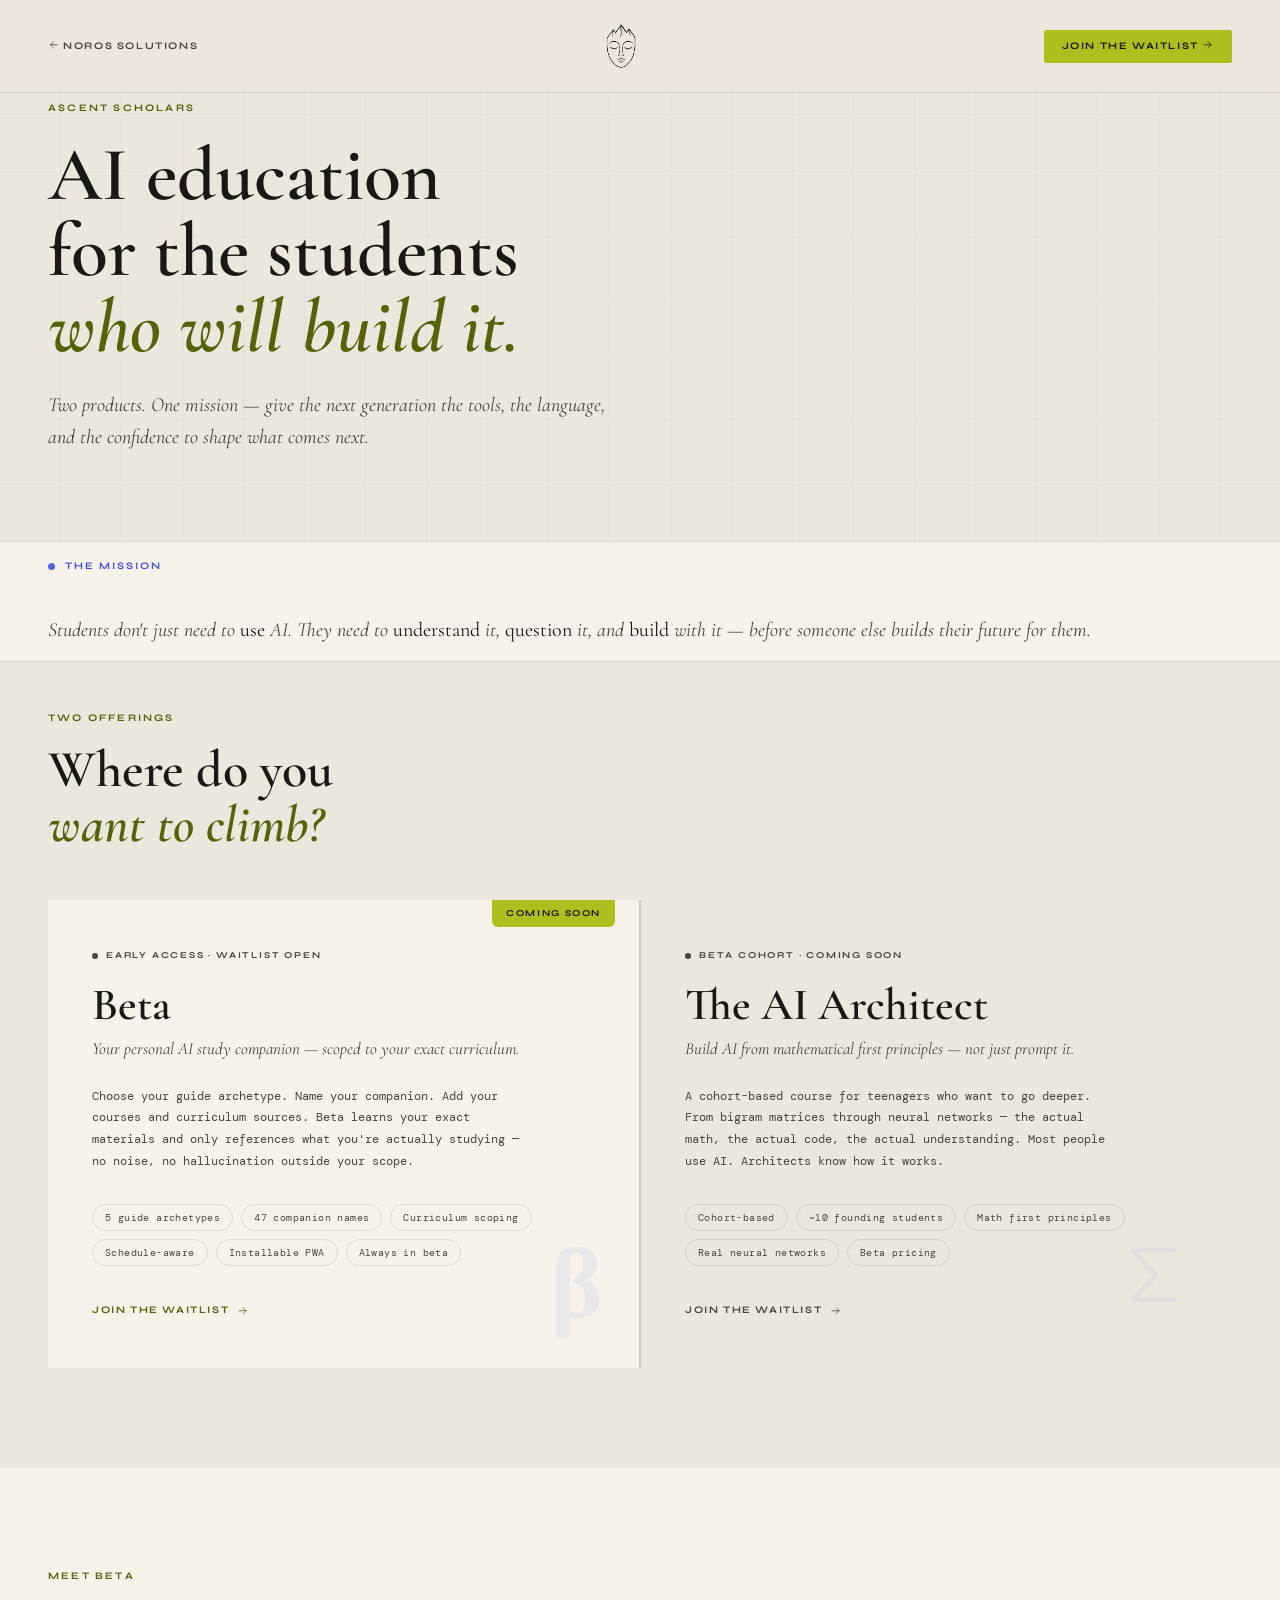
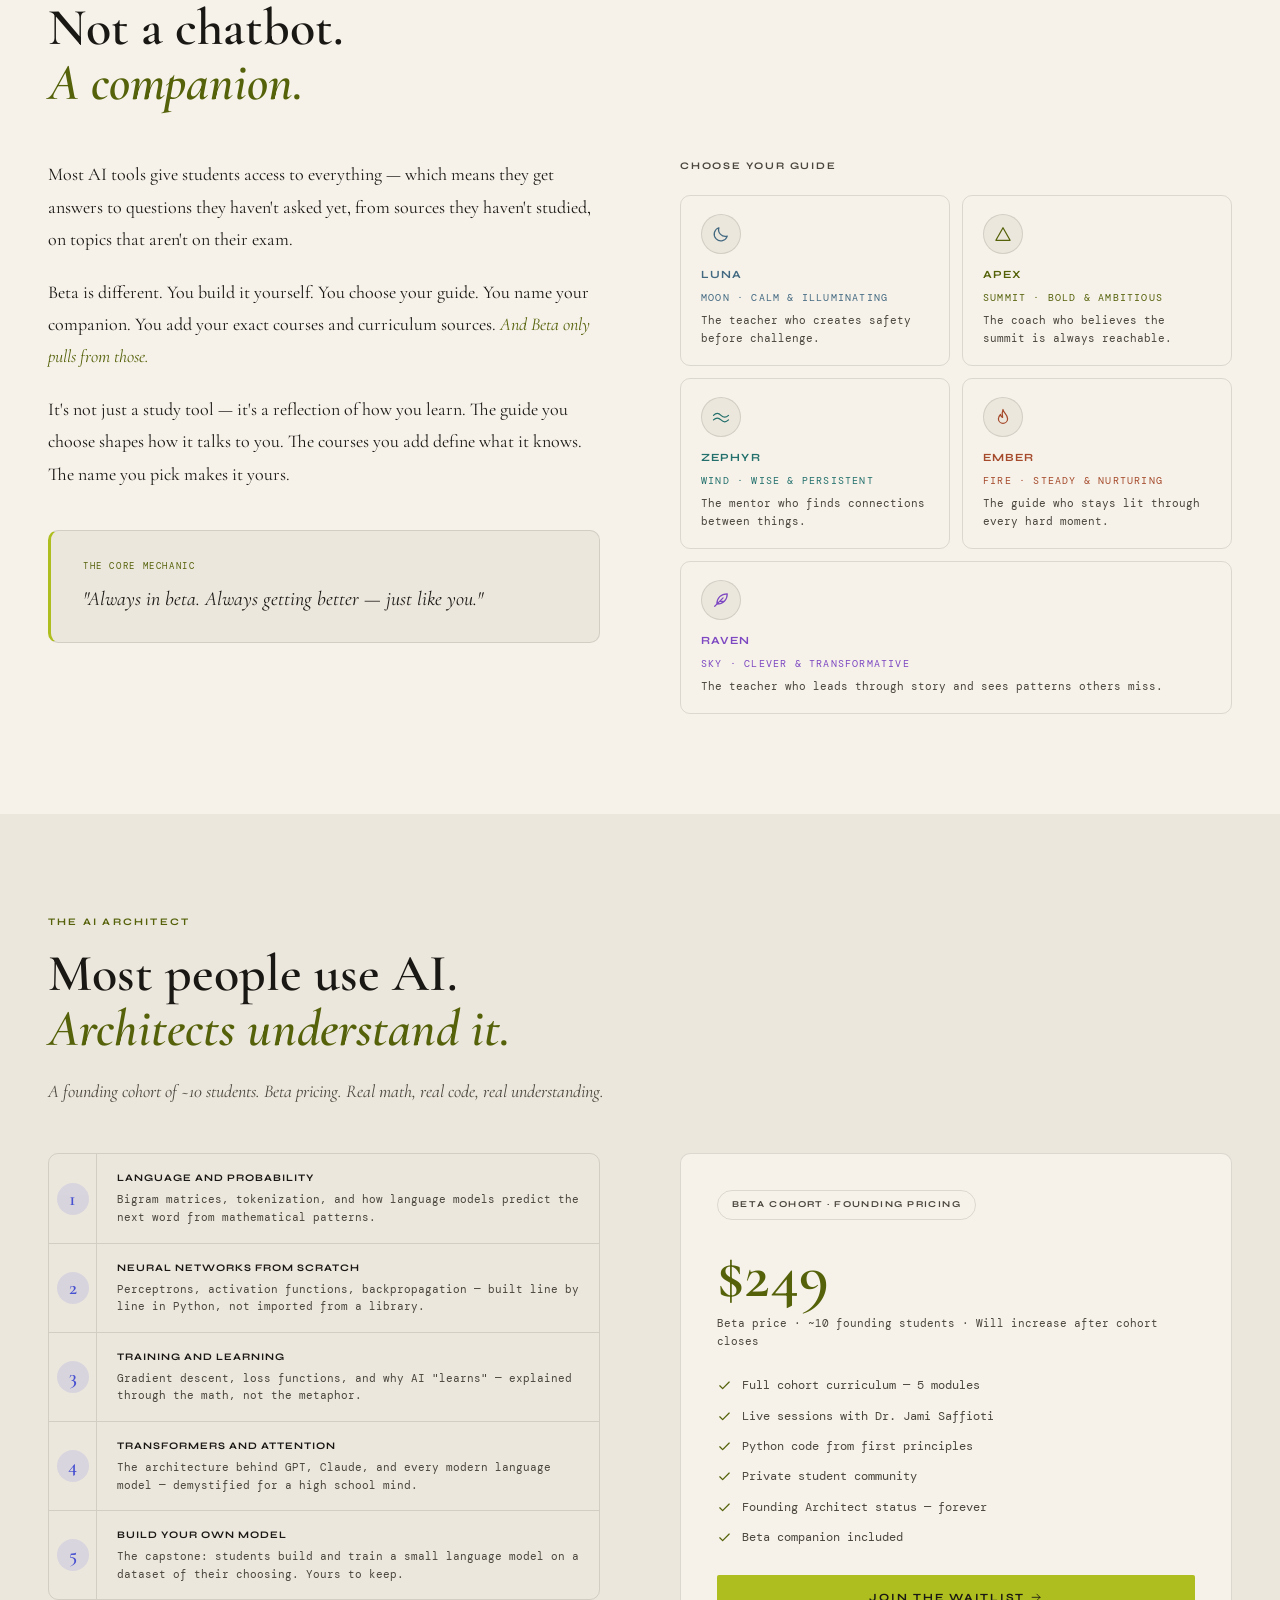
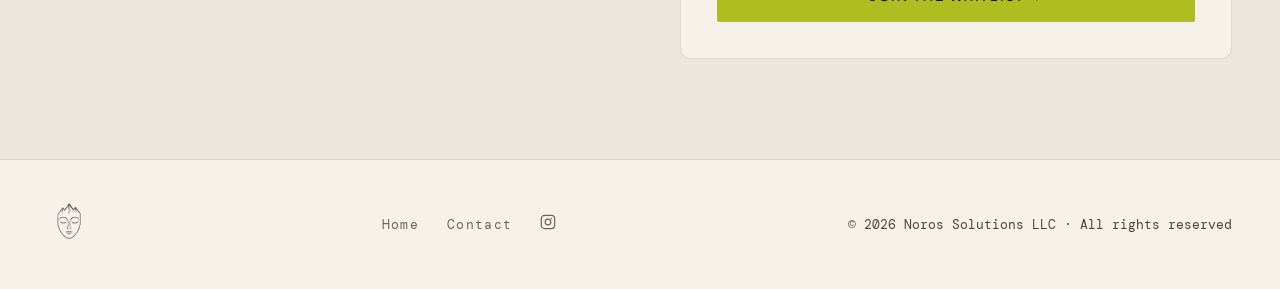
==== commit 3a555532: "Favicon on every page, Instagram icon in nav, Beta set to coming soon - New favicon.png / apple-touc" ====
--- a/ascent-scholars.html
+++ b/ascent-scholars.html
@@ -5,6 +5,8 @@
 <meta name="viewport" content="width=device-width, initial-scale=1.0">
 <meta name="description" content="Ascent Scholars — AI education for the next generation. Beta study companion and The AI Architect course. By Noros Solutions.">
 <title>Ascent Scholars · Noros Solutions</title>
+<link rel="icon" type="image/png" href="/images/favicon.png">
+<link rel="apple-touch-icon" href="/images/apple-touch-icon.png">
 <link href="https://fonts.googleapis.com/css2?family=Cormorant+Garamond:ital,wght@0,400;0,600;1,400;1,600&family=DM+Mono:wght@400;500&family=Syne:wght@400;700;800&display=swap" rel="stylesheet">
 <link rel="stylesheet" href="tokens.css">
 <style>
@@ -227,7 +229,7 @@
   <a href="index.html" class="nav-logo">
     <img src="/images/noros-logo.png" alt="Noros Solutions">
   </a>
-  <a href="beta.html" class="nav-cta">Try Beta <svg class="i" aria-hidden="true"><use href="#i-arrow-r"/></svg></a>
+  <a href="mailto:hello@noros.life?subject=Beta%20Waitlist" class="nav-cta">Join the waitlist <svg class="i" aria-hidden="true"><use href="#i-arrow-r"/></svg></a>
 </nav>
 
 <!-- HERO -->
@@ -256,11 +258,11 @@
   <div class="products-grid">
 
     <!-- BETA -->
-    <a href="beta.html" class="product-card featured reveal">
-      <div class="featured-flag">Active · Try it now</div>
+    <a href="mailto:hello@noros.life?subject=Beta%20Waitlist" class="product-card featured reveal">
+      <div class="featured-flag">Coming soon</div>
       <div class="product-badge">
-        <span class="badge-dot active"></span>
-        <span class="badge-active">Available now · Free with enrollment</span>
+        <span class="badge-dot soon"></span>
+        <span class="badge-soon">Early access · Waitlist open</span>
       </div>
       <div class="product-name">Beta</div>
       <div class="product-tagline">Your personal AI study companion — scoped to your exact curriculum.</div>
@@ -273,7 +275,7 @@
         <span class="product-feature">Installable PWA</span>
         <span class="product-feature">Always in beta</span>
       </div>
-      <span class="product-link">Build your companion <svg class="i" aria-hidden="true"><use href="#i-arrow-r"/></svg></span>
+      <span class="product-link">Join the waitlist <svg class="i" aria-hidden="true"><use href="#i-arrow-r"/></svg></span>
       <div class="product-corner-num">β</div>
     </a>
 
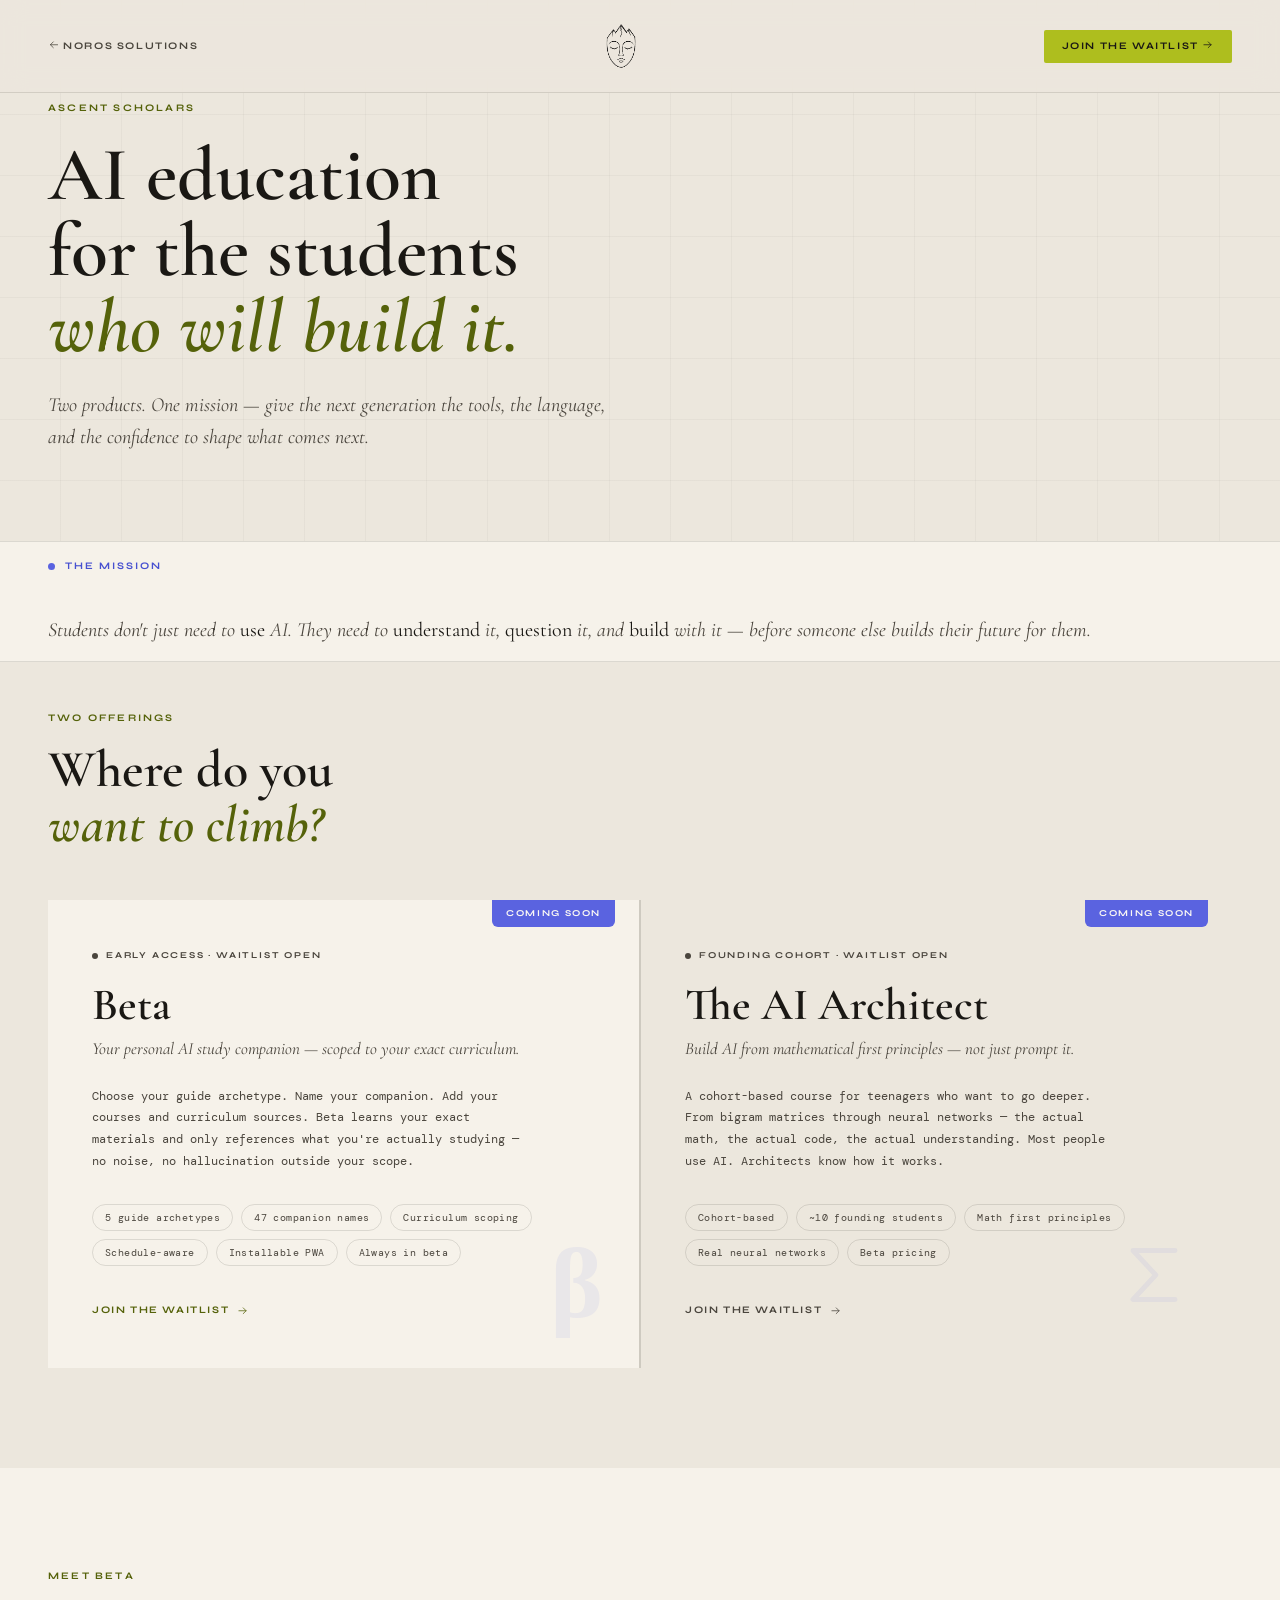
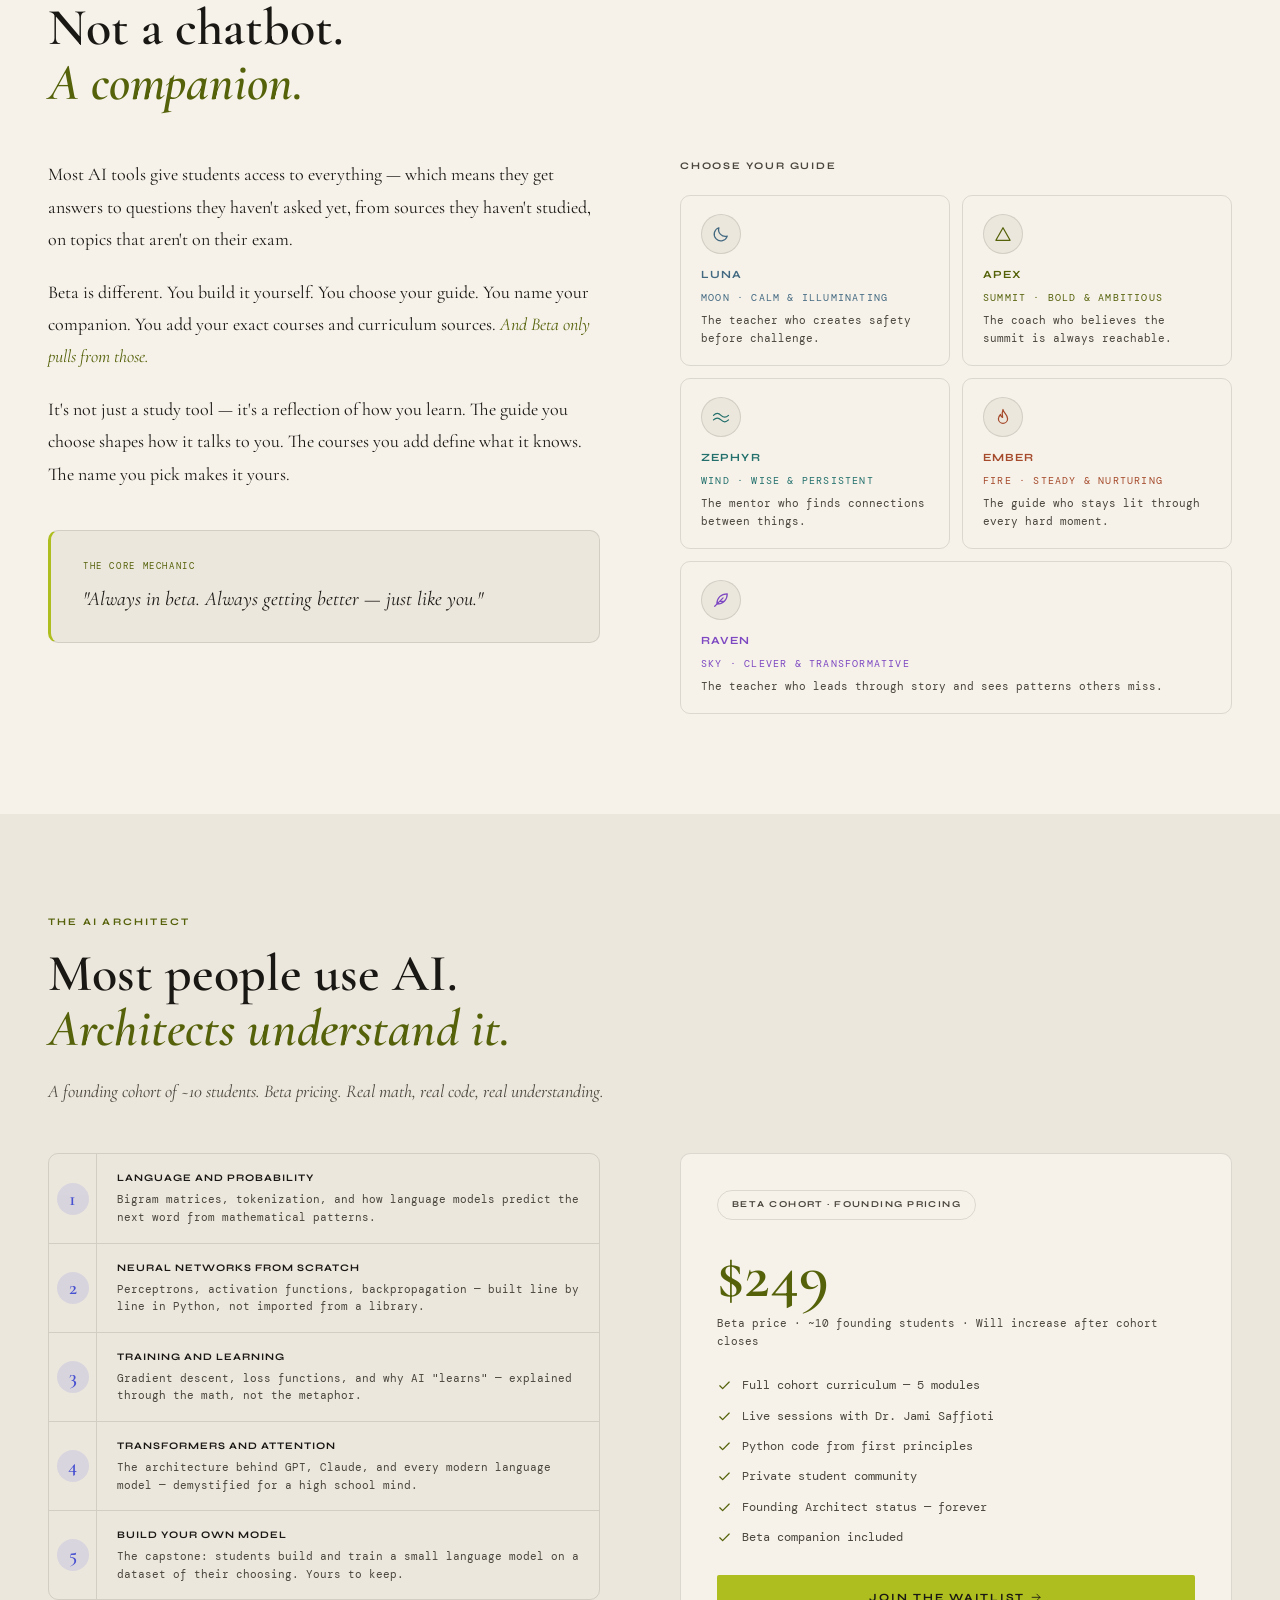
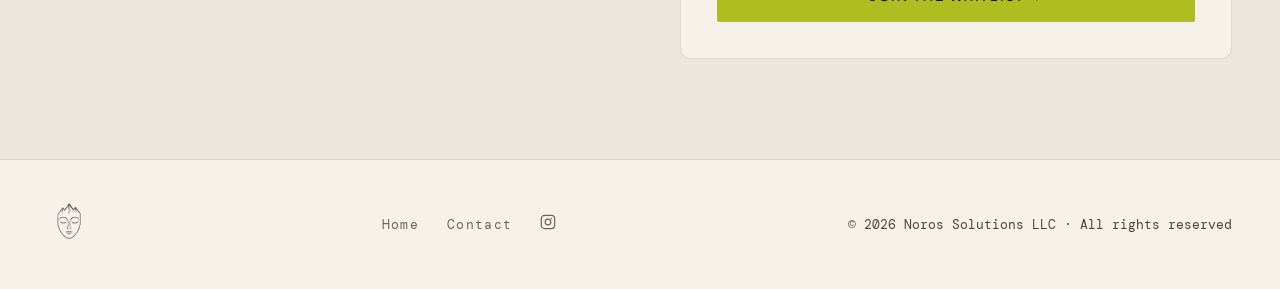
==== commit 9515c106: "Ascent Scholars: periwinkle Coming soon tabs on both products Co-Authored-By: Claude Opus 5.5 <norep" ====
--- a/ascent-scholars.html
+++ b/ascent-scholars.html
@@ -95,7 +95,7 @@
   .product-card:hover .product-link { gap: 14px; }
   .product-corner-num { position: absolute; bottom: 32px; right: 36px; font-family: 'Cormorant Garamond', serif; font-size: 100px; font-weight: 600; color: var(--watermark); line-height: 1; pointer-events: none; }
   .product-corner-num .i { width: 84px; height: 84px; stroke-width: 1.4; vertical-align: 0; }
-  .featured-flag { position: absolute; top: 0; right: 24px; background: var(--accent-fill); color: var(--on-accent); font-family: 'Syne', sans-serif; font-size: 9px; font-weight: 700; letter-spacing: 0.18em; text-transform: uppercase; padding: 6px 14px; border-radius: 0 0 6px 6px; }
+  .featured-flag { position: absolute; top: 0; right: 24px; background: var(--brand-fill); color: var(--brand-ink); font-family: 'Syne', sans-serif; font-size: 9px; font-weight: 700; letter-spacing: 0.18em; text-transform: uppercase; padding: 6px 14px; border-radius: 0 0 6px 6px; }
 
   /* ── BETA SECTION ── */
   #beta { background: var(--surface); }
@@ -281,9 +281,10 @@
 
     <!-- AI ARCHITECT -->
     <div class="product-card reveal reveal-delay-1">
+      <div class="featured-flag">Coming soon</div>
       <div class="product-badge">
         <span class="badge-dot soon"></span>
-        <span class="badge-soon">Beta cohort · Coming soon</span>
+        <span class="badge-soon">Founding cohort · Waitlist open</span>
       </div>
       <div class="product-name">The AI Architect</div>
       <div class="product-tagline">Build AI from mathematical first principles — not just prompt it.</div>
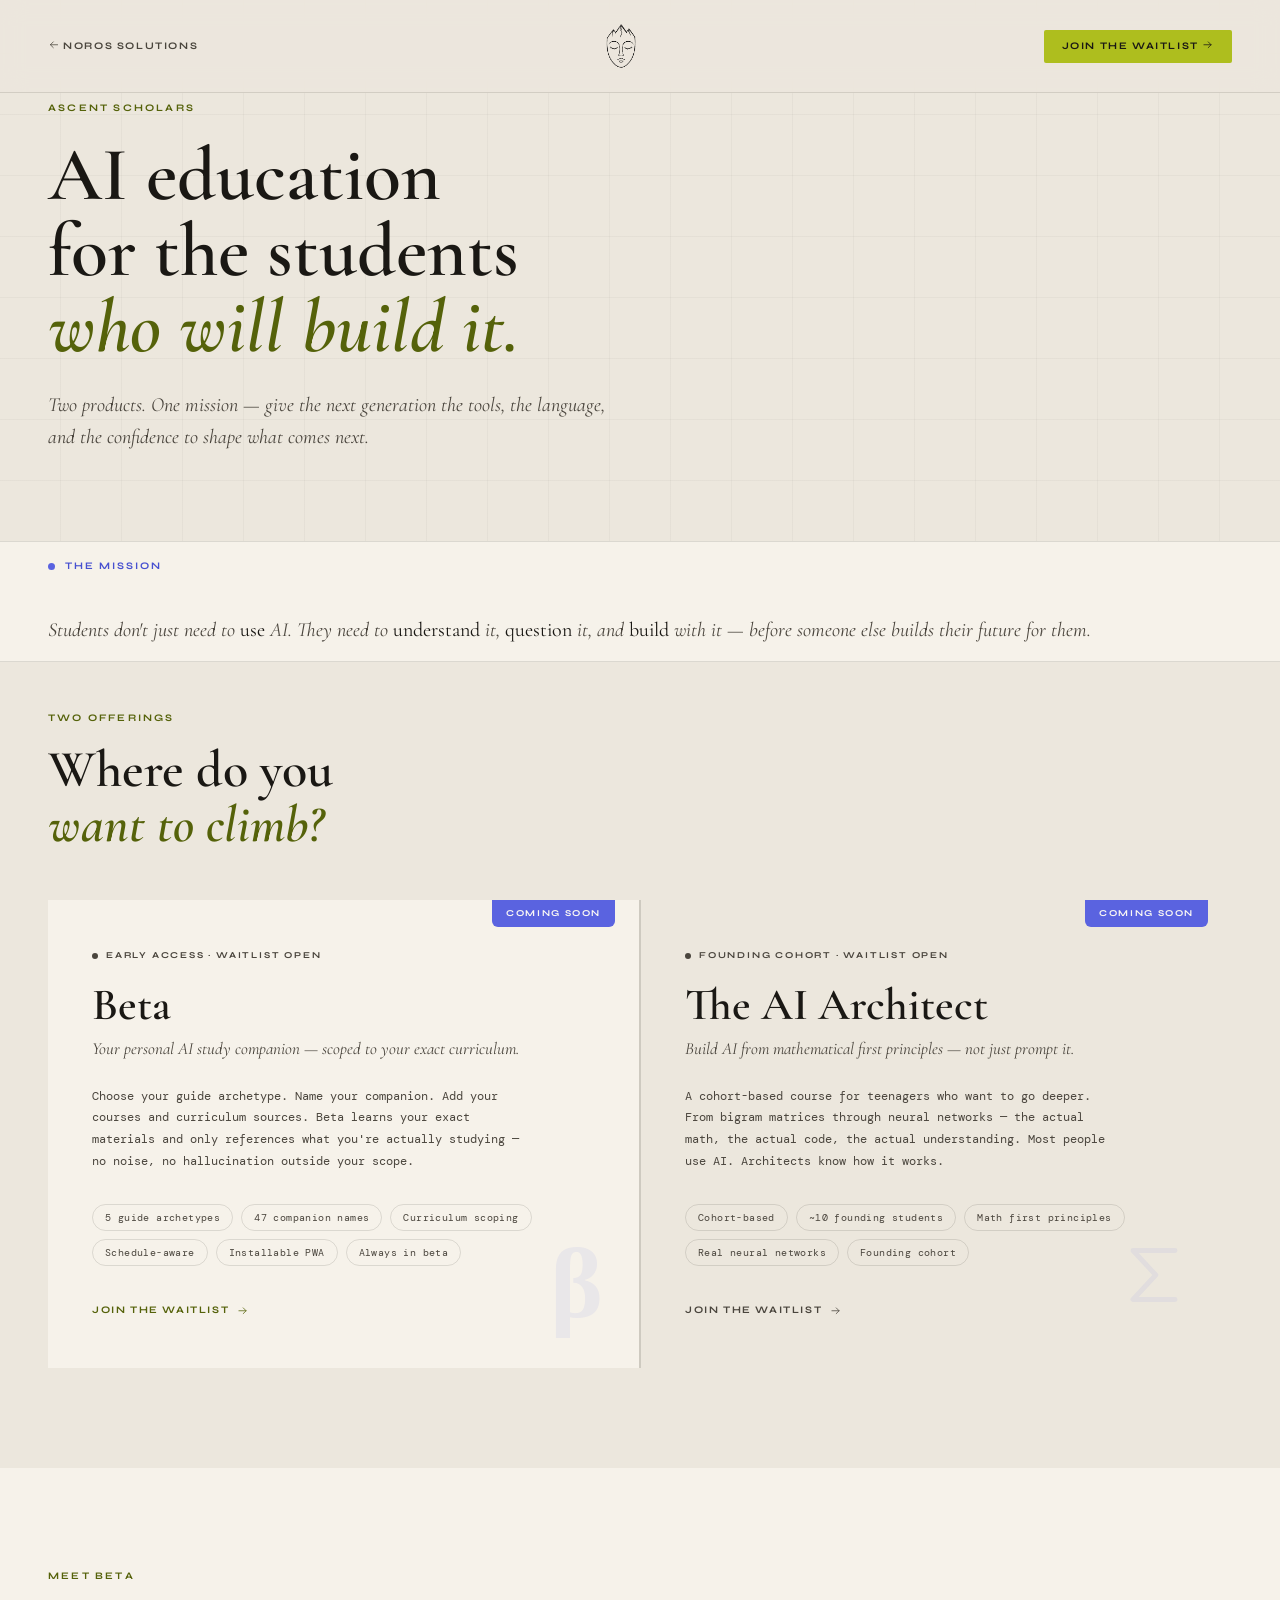
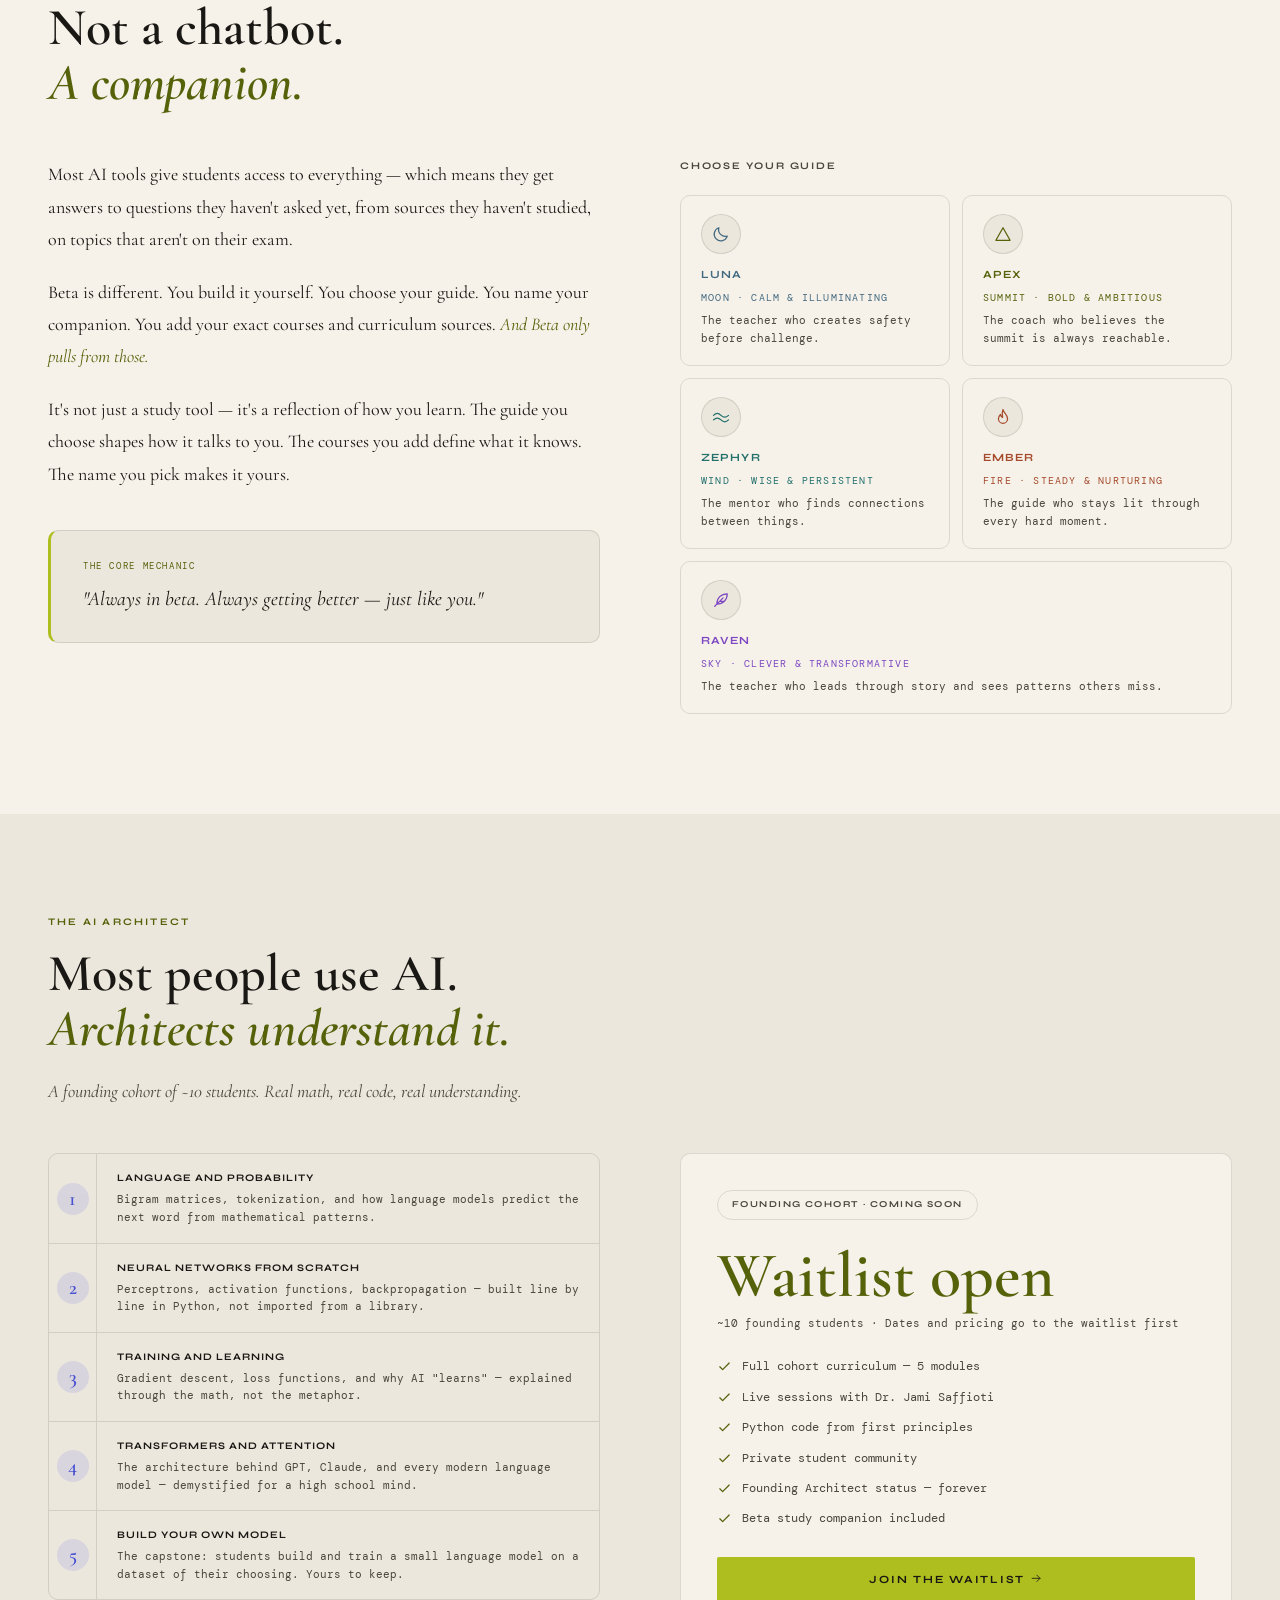
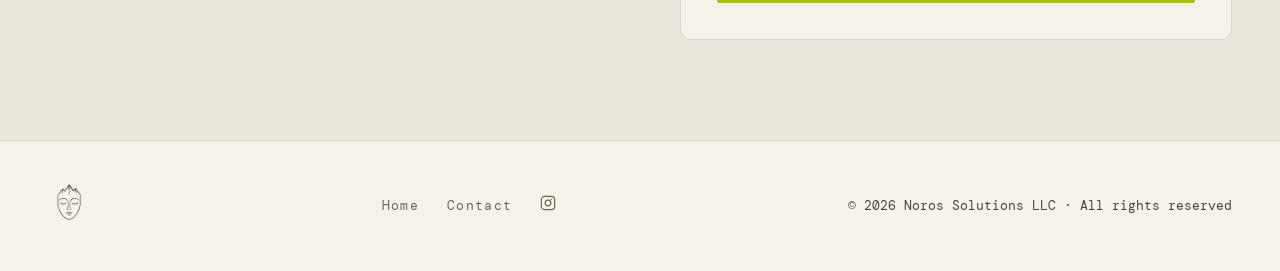
==== commit d74ae5c5: "Pricing and Overlook updates: name The Overlook on the homepage, Base Camp credit for workshop grads" ====
--- a/ascent-scholars.html
+++ b/ascent-scholars.html
@@ -7,6 +7,9 @@
 <title>Ascent Scholars · Noros Solutions</title>
 <link rel="icon" type="image/png" href="/images/favicon.png">
 <link rel="apple-touch-icon" href="/images/apple-touch-icon.png">
+<link rel="manifest" href="/manifest.webmanifest">
+<meta name="theme-color" content="#ECE7DD">
+<meta name="apple-mobile-web-app-title" content="Noros">
 <link href="https://fonts.googleapis.com/css2?family=Cormorant+Garamond:ital,wght@0,400;0,600;1,400;1,600&family=DM+Mono:wght@400;500&family=Syne:wght@400;700;800&display=swap" rel="stylesheet">
 <link rel="stylesheet" href="tokens.css">
 <style>
@@ -294,7 +297,7 @@
         <span class="product-feature">~10 founding students</span>
         <span class="product-feature">Math first principles</span>
         <span class="product-feature">Real neural networks</span>
-        <span class="product-feature">Beta pricing</span>
+        <span class="product-feature">Founding cohort</span>
       </div>
       <span class="product-link" style="color:var(--text-secondary);">Join the waitlist <svg class="i" aria-hidden="true"><use href="#i-arrow-r"/></svg></span>
       <div class="product-corner-num"><svg class="i" aria-hidden="true"><use href="#i-sigma"/></svg></div>
@@ -367,7 +370,7 @@
   <div class="reveal">
     <div class="section-eyebrow">The AI Architect</div>
     <h2 class="section-title">Most people use AI.<br><em>Architects understand it.</em></h2>
-    <p class="section-sub" style="margin-bottom:0;">A founding cohort of ~10 students. Beta pricing. Real math, real code, real understanding.</p>
+    <p class="section-sub" style="margin-bottom:0;">A founding cohort of ~10 students. Real math, real code, real understanding.</p>
   </div>
   <div class="architect-grid" style="margin-top:48px;">
     <div class="reveal reveal-delay-1">
@@ -412,16 +415,16 @@
 
     <div class="reveal reveal-delay-2">
       <div class="price-block">
-        <div class="coming-soon-badge">Beta cohort · Founding pricing</div>
-        <div class="price-main">$249</div>
-        <div class="price-note">Beta price · ~10 founding students · Will increase after cohort closes</div>
+        <div class="coming-soon-badge">Founding cohort · Coming soon</div>
+        <div class="price-main">Waitlist open</div>
+        <div class="price-note">~10 founding students · Dates and pricing go to the waitlist first</div>
         <div class="price-features">
           <div class="price-feature"><span class="price-check"><svg class="i" aria-hidden="true"><use href="#i-check"/></svg></span>Full cohort curriculum — 5 modules</div>
           <div class="price-feature"><span class="price-check"><svg class="i" aria-hidden="true"><use href="#i-check"/></svg></span>Live sessions with Dr. Jami Saffioti</div>
           <div class="price-feature"><span class="price-check"><svg class="i" aria-hidden="true"><use href="#i-check"/></svg></span>Python code from first principles</div>
           <div class="price-feature"><span class="price-check"><svg class="i" aria-hidden="true"><use href="#i-check"/></svg></span>Private student community</div>
           <div class="price-feature"><span class="price-check"><svg class="i" aria-hidden="true"><use href="#i-check"/></svg></span>Founding Architect status — forever</div>
-          <div class="price-feature"><span class="price-check"><svg class="i" aria-hidden="true"><use href="#i-check"/></svg></span>Beta companion included</div>
+          <div class="price-feature"><span class="price-check"><svg class="i" aria-hidden="true"><use href="#i-check"/></svg></span>Beta study companion included</div>
         </div>
         <a href="mailto:hello@noros.life?subject=AI Architect Waitlist" class="btn-primary">Join the waitlist <svg class="i" aria-hidden="true"><use href="#i-arrow-r"/></svg></a>
       </div>
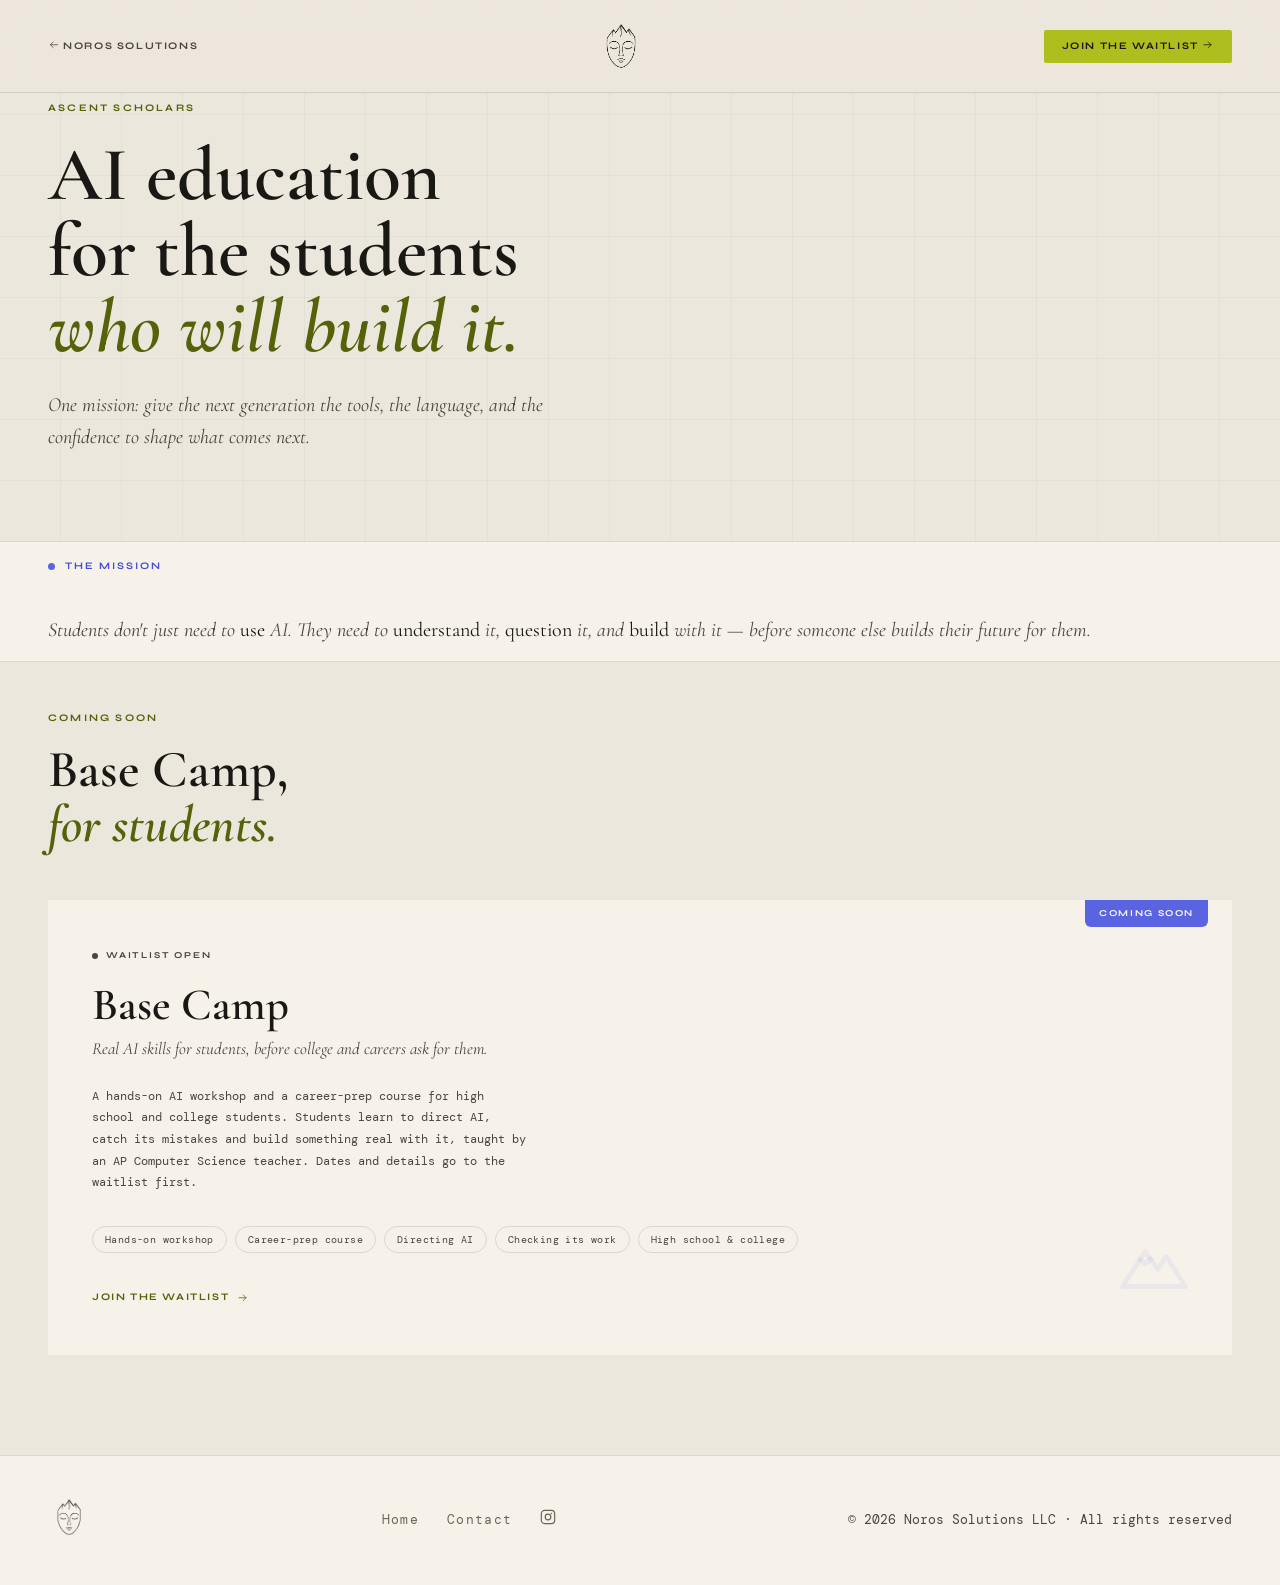
==== commit aa624281: "Two pathways: Builder's Ridge hub restored, Ascent Scholars shows Base Camp placeholder - builders-r" ====
--- a/ascent-scholars.html
+++ b/ascent-scholars.html
@@ -3,7 +3,7 @@
 <head>
 <meta charset="UTF-8">
 <meta name="viewport" content="width=device-width, initial-scale=1.0">
-<meta name="description" content="Ascent Scholars — AI education for the next generation. Beta study companion and The AI Architect course. By Noros Solutions.">
+<meta name="description" content="Ascent Scholars — AI education for the next generation. Base Camp, a hands-on AI workshop and career-prep course for students, is coming soon. By Noros Solutions.">
 <title>Ascent Scholars · Noros Solutions</title>
 <link rel="icon" type="image/png" href="/images/favicon.png">
 <link rel="apple-touch-icon" href="/images/apple-touch-icon.png">
@@ -218,6 +218,7 @@
     <symbol id="i-check" viewBox="0 0 24 24"><path d="M4.5 12.5l4.5 4.5L19.5 6.5"/></symbol>
     <symbol id="i-arrow-r" viewBox="0 0 24 24"><path d="M4 12h15M13 6l6 6-6 6"/></symbol>
     <symbol id="i-arrow-l" viewBox="0 0 24 24"><path d="M20 12H5M11 6l-6 6 6 6"/></symbol>
+    <symbol id="i-mountain" viewBox="0 0 24 24"><path d="M3 19l6.5-10 3.5 5 2.5-3.5L21 19z"/><path d="M8 11.3l1.5 1.2 1.5-1.4"/></symbol>
     <symbol id="i-sigma" viewBox="0 0 24 24"><path d="M18 5H6l6.5 7L6 19h12"/></symbol>
     <symbol id="i-moon" viewBox="0 0 24 24"><path d="M19.5 14.5A8 8 0 0 1 9.5 4.5a8 8 0 1 0 10 10z"/></symbol>
     <symbol id="i-peak" viewBox="0 0 24 24"><path d="M12 4.5l8.5 15h-17z"/></symbol>
@@ -232,7 +233,7 @@
   <a href="index.html" class="nav-logo">
     <img src="/images/noros-logo.png" alt="Noros Solutions">
   </a>
-  <a href="mailto:hello@noros.life?subject=Beta%20Waitlist" class="nav-cta">Join the waitlist <svg class="i" aria-hidden="true"><use href="#i-arrow-r"/></svg></a>
+  <a href="mailto:hello@noros.life?subject=Base%20Camp%20Waitlist" class="nav-cta">Join the waitlist <svg class="i" aria-hidden="true"><use href="#i-arrow-r"/></svg></a>
 </nav>
 
 <!-- HERO -->
@@ -243,7 +244,7 @@
     <h1 class="hero-headline">
       AI education<br>for the students<br><em>who will build it.</em>
     </h1>
-    <p class="hero-sub">Two products. One mission — give the next generation the tools, the language, and the confidence to shape what comes next.</p>
+    <p class="hero-sub">One mission: give the next generation the tools, the language, and the confidence to shape what comes next.</p>
   </div>
 </section>
 
@@ -255,59 +256,38 @@
 
 <!-- PRODUCTS -->
 <section id="products" class="section">
-  <div class="section-eyebrow">Two offerings</div>
-  <h2 class="section-title">Where do you<br><em>want to climb?</em></h2>
-
-  <div class="products-grid">
-
-    <!-- BETA -->
-    <a href="mailto:hello@noros.life?subject=Beta%20Waitlist" class="product-card featured reveal">
+  <div class="section-eyebrow">Coming soon</div>
+  <h2 class="section-title">Base Camp,<br><em>for students.</em></h2>
+
+  <div class="products-grid" style="grid-template-columns:1fr;">
+
+    <!-- BASE CAMP -->
+    <a href="mailto:hello@noros.life?subject=Base%20Camp%20Waitlist" class="product-card featured reveal">
       <div class="featured-flag">Coming soon</div>
       <div class="product-badge">
         <span class="badge-dot soon"></span>
-        <span class="badge-soon">Early access · Waitlist open</span>
-      </div>
-      <div class="product-name">Beta</div>
-      <div class="product-tagline">Your personal AI study companion — scoped to your exact curriculum.</div>
-      <p class="product-desc">Choose your guide archetype. Name your companion. Add your courses and curriculum sources. Beta learns your exact materials and only references what you're actually studying — no noise, no hallucination outside your scope.</p>
+        <span class="badge-soon">Waitlist open</span>
+      </div>
+      <div class="product-name">Base Camp</div>
+      <div class="product-tagline">Real AI skills for students, before college and careers ask for them.</div>
+      <p class="product-desc">A hands-on AI workshop and a career-prep course for high school and college students. Students learn to direct AI, catch its mistakes and build something real with it, taught by an AP Computer Science teacher. Dates and details go to the waitlist first.</p>
       <div class="product-features">
-        <span class="product-feature">5 guide archetypes</span>
-        <span class="product-feature">47 companion names</span>
-        <span class="product-feature">Curriculum scoping</span>
-        <span class="product-feature">Schedule-aware</span>
-        <span class="product-feature">Installable PWA</span>
-        <span class="product-feature">Always in beta</span>
+        <span class="product-feature">Hands-on workshop</span>
+        <span class="product-feature">Career-prep course</span>
+        <span class="product-feature">Directing AI</span>
+        <span class="product-feature">Checking its work</span>
+        <span class="product-feature">High school &amp; college</span>
       </div>
       <span class="product-link">Join the waitlist <svg class="i" aria-hidden="true"><use href="#i-arrow-r"/></svg></span>
-      <div class="product-corner-num">β</div>
+      <div class="product-corner-num"><svg class="i" aria-hidden="true"><use href="#i-mountain"/></svg></div>
     </a>
-
-    <!-- AI ARCHITECT -->
-    <div class="product-card reveal reveal-delay-1">
-      <div class="featured-flag">Coming soon</div>
-      <div class="product-badge">
-        <span class="badge-dot soon"></span>
-        <span class="badge-soon">Founding cohort · Waitlist open</span>
-      </div>
-      <div class="product-name">The AI Architect</div>
-      <div class="product-tagline">Build AI from mathematical first principles — not just prompt it.</div>
-      <p class="product-desc">A cohort-based course for teenagers who want to go deeper. From bigram matrices through neural networks — the actual math, the actual code, the actual understanding. Most people use AI. Architects know how it works.</p>
-      <div class="product-features">
-        <span class="product-feature">Cohort-based</span>
-        <span class="product-feature">~10 founding students</span>
-        <span class="product-feature">Math first principles</span>
-        <span class="product-feature">Real neural networks</span>
-        <span class="product-feature">Founding cohort</span>
-      </div>
-      <span class="product-link" style="color:var(--text-secondary);">Join the waitlist <svg class="i" aria-hidden="true"><use href="#i-arrow-r"/></svg></span>
-      <div class="product-corner-num"><svg class="i" aria-hidden="true"><use href="#i-sigma"/></svg></div>
-    </div>
 
   </div>
 </section>
 
+<!-- Beta and The AI Architect are hidden (Oct 2026), not deleted. To show one again, remove "hidden" from its section below and add a card back above. -->
 <!-- BETA DEEP DIVE -->
-<section id="beta" class="section">
+<section id="beta" class="section" hidden>
   <div class="section-inner">
     <div class="reveal">
       <div class="section-eyebrow">Meet Beta</div>
@@ -366,7 +346,7 @@
 </section>
 
 <!-- AI ARCHITECT -->
-<section id="architect" class="section">
+<section id="architect" class="section" hidden>
   <div class="reveal">
     <div class="section-eyebrow">The AI Architect</div>
     <h2 class="section-title">Most people use AI.<br><em>Architects understand it.</em></h2>
@@ -465,6 +445,7 @@
   // Mobile menu
   const menuBtn = document.getElementById('menu-btn');
   const navLinks = document.getElementById('nav-links');
+  if (menuBtn && navLinks) {
   menuBtn.addEventListener('click', () => {
     if (navLinks.classList.contains('open')) {
       navLinks.classList.remove('open');
@@ -480,6 +461,7 @@
       document.body.style.overflow = '';
     });
   });
+  }
 </script>
 </body>
 </html>
